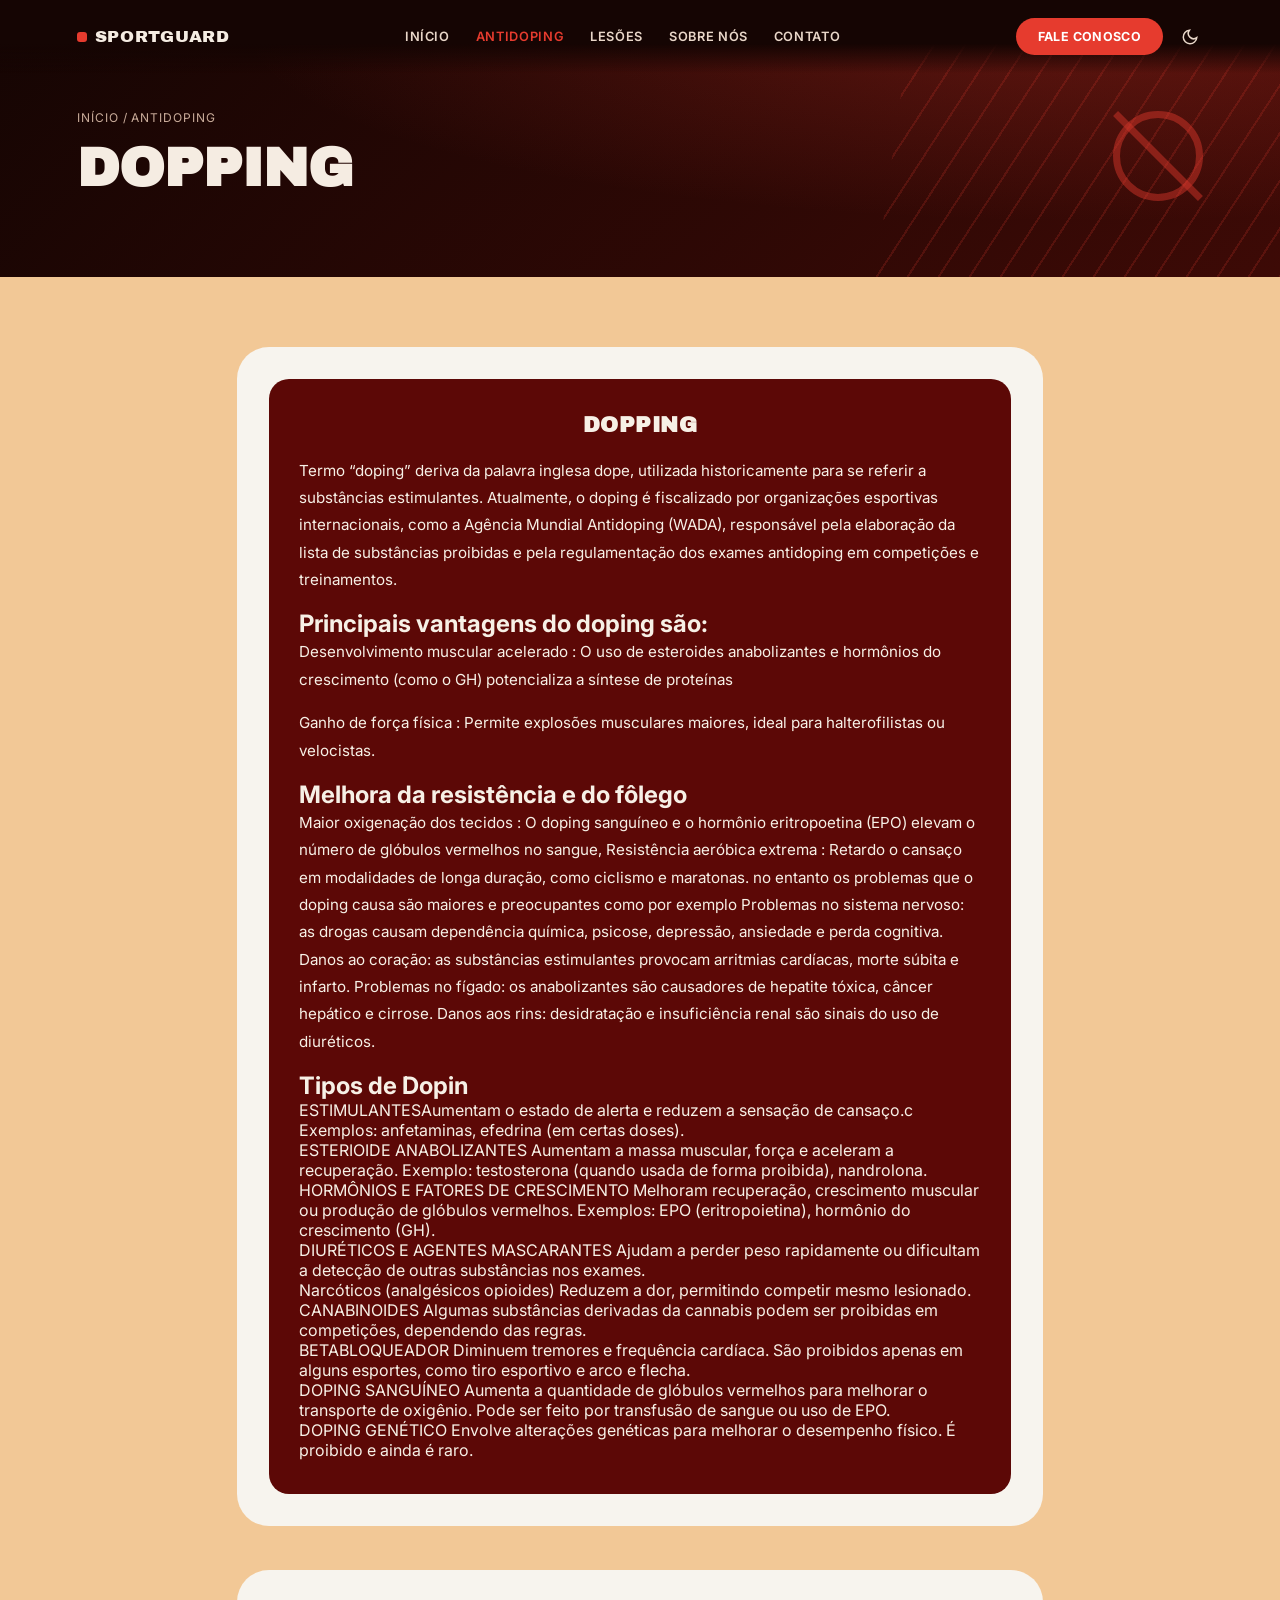
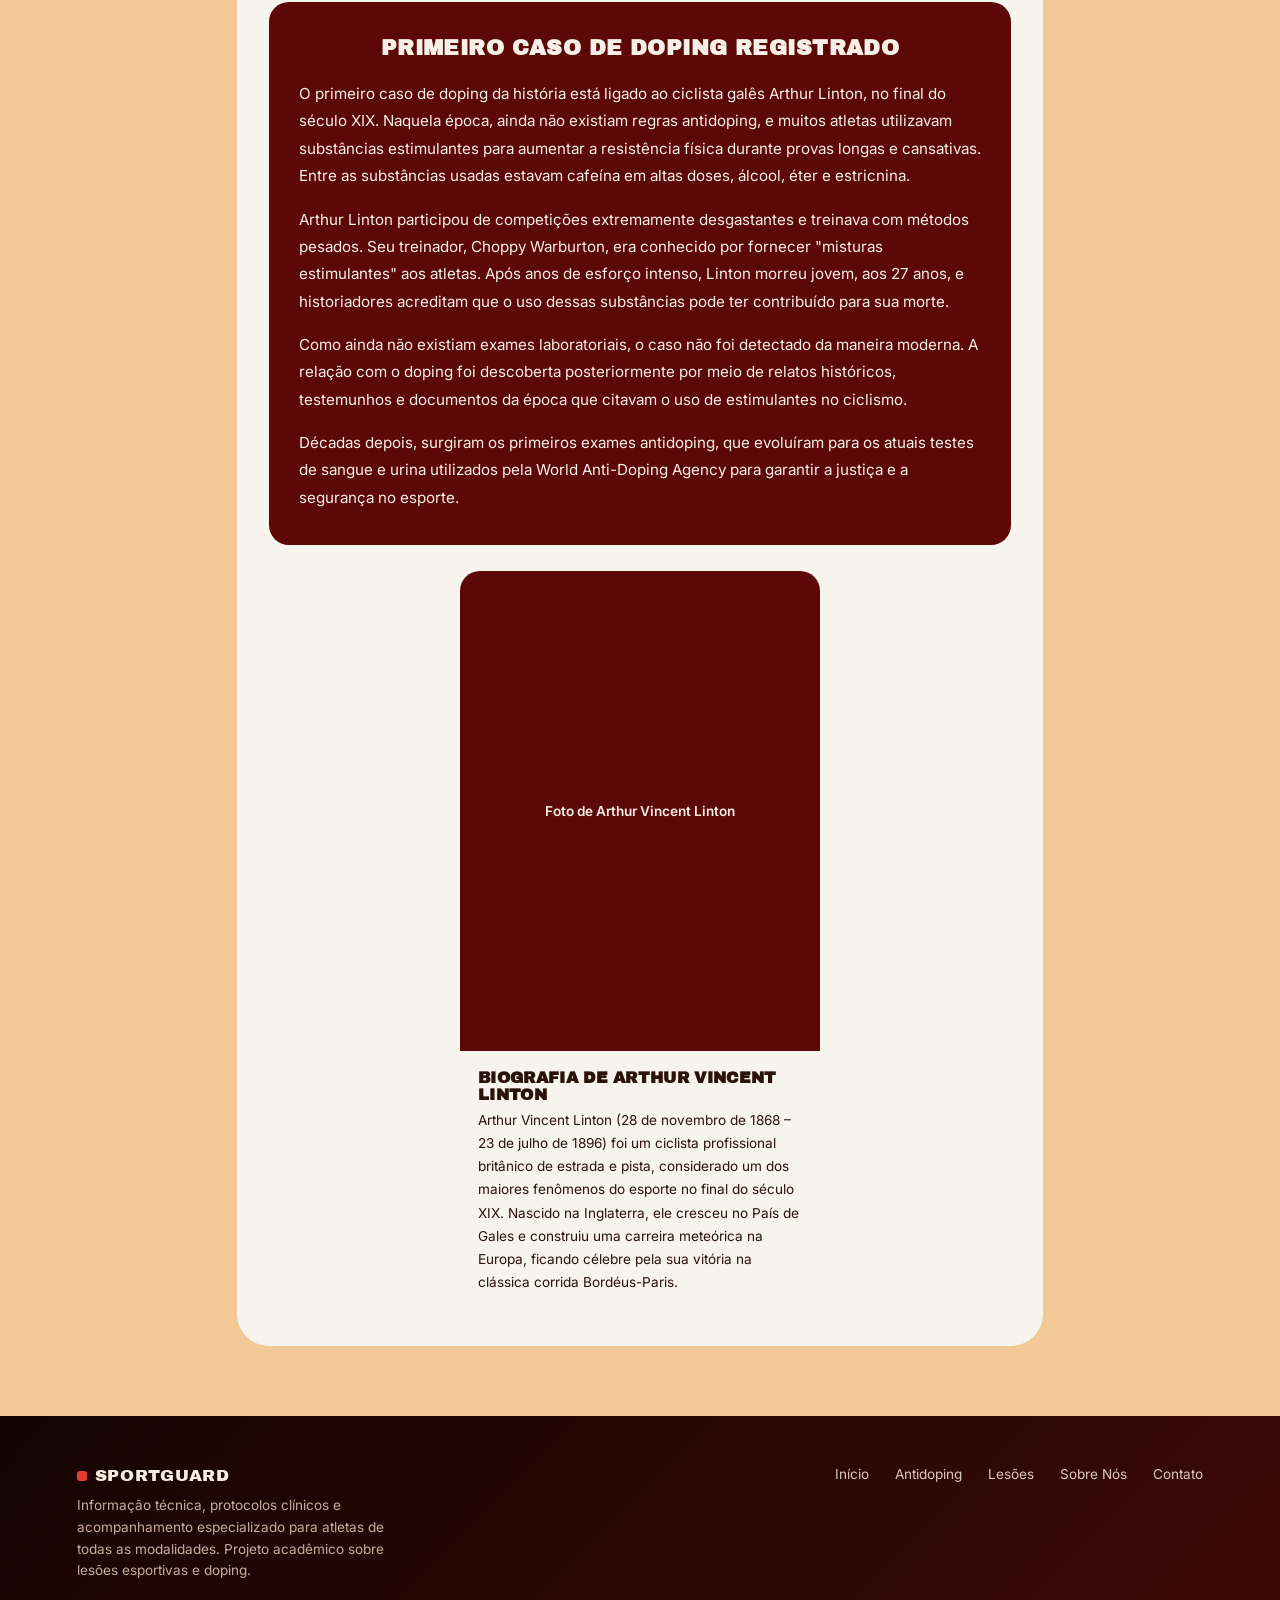
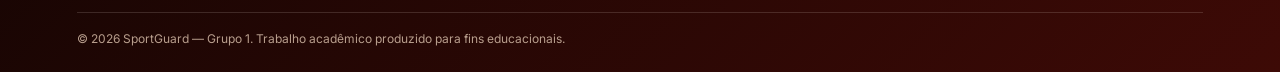
==== doping.html @ c375e070 "Update doping.html" ====
<!DOCTYPE html>
<html lang="pt-BR" data-theme="light">
<head>
<meta charset="UTF-8">
<meta name="viewport" content="width=device-width, initial-scale=1.0">
<title>SportGuard — Antidoping</title>
<link rel="preconnect" href="https://fonts.googleapis.com">
<link href="https://fonts.googleapis.com/css2?family=Archivo+Black&family=Inter:wght@400;500;600;700;800&display=swap" rel="stylesheet">
<link rel="stylesheet" href="styles.css">
<script src="script.js"></script>
</head>
<body>

<div class="topbar">
  <div class="logo"><span class="logo-dot"></span>SPORTGUARD</div>
  <nav class="toplinks">
    <a href="index.html">Início</a>
    <a href="doping.html" class="active">Antidoping</a>
    <a href="lesao.html">Lesões</a>
    <a href="sobre.html">Sobre Nós</a>
    <a href="sobre.html#contato">Contato</a>
  </nav>
  <div class="nav-actions">
    <a class="cta-btn" href="sobre.html#contato">Fale Conosco</a>
    <button class="theme-toggle" aria-label="Alternar tema claro/escuro" title="Alternar tema">
      <svg viewBox="0 0 24 24"><path d="M21 12.8A9 9 0 1 1 11.2 3a7 7 0 0 0 9.8 9.8z"/></svg>
    </button>
  </div>
</div>

<header class="hero">
  <span class="no-symbol" aria-hidden="true"></span>
  <p class="breadcrumb"><a href="index.html">Início</a> / Antidoping</p>
  <h1>Dopping</h1>
</header>

<main>
  <section class="card-outer">
    <div class="card-inner">
      <h2>Dopping</h2>
      <p>Termo “doping” deriva da palavra inglesa dope, utilizada historicamente para se referir a substâncias estimulantes. Atualmente, o doping é fiscalizado por organizações esportivas internacionais, como a Agência Mundial Antidoping (WADA), responsável pela elaboração da lista de substâncias proibidas e pela regulamentação dos exames antidoping em competições e treinamentos.</p>
      <h1>Principais vantagens do doping são:</h1>    
      <p>Desenvolvimento muscular acelerado : O uso de esteroides anabolizantes e hormônios do crescimento (como o GH) potencializa a síntese de proteínas </p>
      <p>Ganho de força física : Permite explosões musculares maiores, ideal para halterofilistas ou velocistas.</p>
      <h1>        Melhora da resistência e do fôlego      </h1>   
      <p>  Maior oxigenação dos tecidos : O doping sanguíneo e o hormônio eritropoetina (EPO) elevam o número de glóbulos vermelhos no sangue,
Resistência aeróbica extrema : Retardo o cansaço em modalidades de longa duração, como ciclismo e maratonas. 
no entanto os problemas que o doping causa são maiores e preocupantes como por exemplo
Problemas no sistema nervoso: as drogas causam dependência química, psicose, depressão, ansiedade e perda cognitiva. 
Danos ao coração: as substâncias estimulantes provocam arritmias cardíacas, morte súbita e infarto. Problemas no fígado: os anabolizantes são causadores de hepatite tóxica, câncer hepático e cirrose. 
Danos aos rins: desidratação e insuficiência renal são sinais do uso de diuréticos.</p>
      <h1>Tipos de Dopin </h1>
ESTIMULANTESAumentam o estado de alerta e reduzem a sensação de cansaço.c
Exemplos: anfetaminas, efedrina (em certas doses).<br>
ESTERIOIDE ANABOLIZANTES
Aumentam a massa muscular, força e aceleram a recuperação.
Exemplo: testosterona (quando usada de forma proibida), nandrolona.
HORMÔNIOS E FATORES DE CRESCIMENTO 
Melhoram recuperação, crescimento muscular ou produção de glóbulos vermelhos.
Exemplos: EPO (eritropoietina), hormônio do crescimento (GH).<br>
DIURÉTICOS E AGENTES MASCARANTES
Ajudam a perder peso rapidamente ou dificultam a detecção de outras substâncias nos exames.<br>
Narcóticos (analgésicos opioides)
Reduzem a dor, permitindo competir mesmo lesionado.<br>
CANABINOIDES
Algumas substâncias derivadas da cannabis podem ser proibidas em competições, dependendo das regras.<br>
BETABLOQUEADOR
Diminuem tremores e frequência cardíaca.
São proibidos apenas em alguns esportes, como tiro esportivo e arco e flecha.<br>
DOPING SANGUÍNEO
Aumenta a quantidade de glóbulos vermelhos para melhorar o transporte de oxigênio.
Pode ser feito por transfusão de sangue ou uso de EPO.<br>
DOPING GENÉTICO
Envolve alterações genéticas para melhorar o desempenho físico.
É proibido e ainda é raro.
</p>
    
    </div>
  </section>

  <section class="card-outer">
    <div class="card-inner" style="margin-bottom:26px;">
      <h2>Primeiro caso de Doping registrado</h2>
      <p>O primeiro caso de doping da história está ligado ao ciclista galês Arthur Linton, no final do século XIX. Naquela época, ainda não existiam regras antidoping, e muitos atletas utilizavam substâncias estimulantes para aumentar a resistência física durante provas longas e cansativas. Entre as substâncias usadas estavam cafeína em altas doses, álcool, éter e estricnina.</p>
      <p>Arthur Linton participou de competições extremamente desgastantes e treinava com métodos pesados. Seu treinador, Choppy Warburton, era conhecido por fornecer "misturas estimulantes" aos atletas. Após anos de esforço intenso, Linton morreu jovem, aos 27 anos, e historiadores acreditam que o uso dessas substâncias pode ter contribuído para sua morte.</p>
      <p>Como ainda não existiam exames laboratoriais, o caso não foi detectado da maneira moderna. A relação com o doping foi descoberta posteriormente por meio de relatos históricos, testemunhos e documentos da época que citavam o uso de estimulantes no ciclismo.</p>
      <p>Décadas depois, surgiram os primeiros exames antidoping, que evoluíram para os atuais testes de sangue e urina utilizados pela World Anti-Doping Agency para garantir a justiça e a segurança no esporte.</p>
    </div>

    <div class="case-grid">
      <div class="bio-card">
        <div class="bio-photo">Foto de Arthur Vincent Linton</div>
        <h3>Biografia de Arthur Vincent Linton</h3>
        <p>Arthur Vincent Linton (28 de novembro de 1868 – 23 de julho de 1896) foi um ciclista profissional britânico de estrada e pista, considerado um dos maiores fenômenos do esporte no final do século XIX. Nascido na Inglaterra, ele cresceu no País de Gales e construiu uma carreira meteórica na Europa, ficando célebre pela sua vitória na clássica corrida Bordéus-Paris.</p>
      </div>
    </div>
  </section>
</main>

<footer>
  <div class="foot-top">
    <div class="foot-brand">
      <div class="logo"><span class="logo-dot"></span>SPORTGUARD</div>
      <p>Informação técnica, protocolos clínicos e acompanhamento especializado para atletas de todas as modalidades. Projeto acadêmico sobre lesões esportivas e doping.</p>
    </div>
    <nav class="foot-links">
      <a href="index.html">Início</a>
      <a href="doping.html">Antidoping</a>
      <a href="lesao.html">Lesões</a>
      <a href="sobre.html">Sobre Nós</a>
      <a href="sobre.html#contato">Contato</a>
    </nav>
  </div>
  <p class="copyright">© 2026 SportGuard — Grupo 1. Trabalho acadêmico produzido para fins educacionais.</p>
</footer>

</body>
</html>
---- styles.css ----
* { margin:0; padding:0; box-sizing:border-box; }

:root{
  --bg:#f2c896;
  --hero-start:#150503;
  --hero-end:#3d0a06;
  --nav-bg:#f7f4ee;
  --outer-bg:#f7f4ee;
  --inner-bg:#5c0806;
  --inner-text:#f7f0e6;
  --text:#2b120a;
  --muted:#7a5a48;
  --accent:#e63b2e;
  --accent-2:#b62a1f;
  --radius-lg:32px;
  --radius-md:20px;
  --font-display:'Archivo Black', sans-serif;
  --font-body:'Inter', sans-serif;
}
html[data-theme="dark"]{
  --bg:#3d0705;
  --nav-bg:#f2c896;
  --outer-bg:#f2c896;
  --inner-bg:#f7f4ee;
  --inner-text:#2b120a;
  --text:#f7ece0;
  --muted:#e0bfae;
  --accent:#ff5b45;
  --accent-2:#ff8a75;
}

html{scroll-behavior:smooth;}
body{
  font-family:var(--font-body);
  background:var(--bg);
  color:var(--text);
  transition:background .3s ease, color .3s ease;
}
a{color:inherit;}
ul{list-style:none;}

/* ---------- HERO ---------- */
.hero{
  position:relative;
  background:
    radial-gradient(ellipse at 85% 10%, rgba(230,59,46,.25), transparent 55%),
    linear-gradient(135deg,var(--hero-start),var(--hero-end));
  color:#f5ece2;
  padding:110px 6vw 80px;
  overflow:hidden;
}
.hero.hero-home{padding-bottom:100px;}
.hero::before{
  content:"";
  position:absolute;
  right:-10%; top:-20%;
  width:520px; height:520px;
  background:repeating-linear-gradient(115deg, rgba(230,59,46,.18) 0 2px, transparent 2px 26px);
  transform:rotate(8deg);
  pointer-events:none;
}
.no-symbol{
  position:absolute;
  right:6vw; top:40%;
  width:90px; height:90px;
  border-radius:50%;
  border:7px solid rgba(230,59,46,.55);
  opacity:.8;
}
.hero-home .no-symbol{width:110px; height:110px; border-width:8px; top:38%;}
.no-symbol::after{
  content:"";
  position:absolute;
  left:50%; top:50%;
  width:120px; height:7px;
  background:rgba(230,59,46,.55);
  transform:translate(-50%,-50%) rotate(45deg);
}
.hero-home .no-symbol::after{width:150px; height:8px;}
.logo{
  font-family:var(--font-display);
  font-size:1.05rem;
  letter-spacing:.04em;
  color:#f5ece2;
  display:flex; align-items:center; gap:8px;
}
.logo-dot{width:10px;height:10px;background:var(--accent);border-radius:3px;}
.toplinks{display:flex; gap:26px; font-size:.8rem; font-weight:600; text-transform:uppercase; letter-spacing:.05em;}
.toplinks a{color:#e9d7c9; text-decoration:none; transition:color .2s;}
.toplinks a:hover{color:var(--accent);}
.toplinks a.active{color:var(--accent);}
.cta-btn{
  background:var(--accent); color:#fff; padding:11px 22px;
  border-radius:999px; font-weight:700; font-size:.78rem;
  text-decoration:none; text-transform:uppercase; letter-spacing:.03em;
  white-space:nowrap;
}
.cta-btn:hover{background:var(--accent-2);}
.breadcrumb{position:relative; z-index:2; font-size:.75rem; color:#c9ac9a; text-transform:uppercase; letter-spacing:.08em; margin-bottom:14px;}
.breadcrumb a{color:#c9ac9a; text-decoration:none;}
.badges{position:relative; z-index:2; display:flex; gap:10px; margin-bottom:22px; flex-wrap:wrap;}
.badge{
  border:1px solid rgba(245,236,226,.4); padding:6px 14px;
  border-radius:999px; font-size:.68rem; text-transform:uppercase; letter-spacing:.07em;
}
.hero h1{
  position:relative; z-index:2;
  font-family:var(--font-display);
  font-size:clamp(2.2rem,6vw,3.4rem);
  line-height:1.06; text-transform:uppercase;
}
.hero-home h1{font-size:clamp(2.3rem,6vw,4rem); max-width:600px;}
.hero h1 span{color:var(--accent);}
.hero p.sub{
  position:relative; z-index:2;
  max-width:460px; margin:22px 0 28px; color:#dcc9bb;
  font-size:.98rem; line-height:1.7;
}
.hero-ctas{position:relative; z-index:2; display:flex; gap:14px; flex-wrap:wrap;}
.btn-outline{
  border:1px solid rgba(245,236,226,.5); color:#f5ece2;
  padding:11px 22px; border-radius:999px; text-decoration:none;
  font-weight:600; font-size:.85rem;
}
.btn-outline:hover{border-color:var(--accent); color:var(--accent);}

/* ---------- TOPBAR (fixa em todas as páginas) ---------- */
.topbar{
  position:fixed; top:0; left:0; right:0; z-index:100;
  display:flex; justify-content:space-between; align-items:center;
  padding:18px 6vw; flex-wrap:wrap; gap:16px;
  background:linear-gradient(180deg, var(--hero-start) 0%, var(--hero-start) 60%, transparent 100%);
}
.nav-actions{display:flex; align-items:center; gap:14px;}
.theme-toggle{
  background:none; border:none; cursor:pointer; color:#e9d7c9;
  display:flex; align-items:center; padding:4px;
}
.theme-toggle:hover{color:var(--accent);}
.theme-toggle svg{width:18px; height:18px; stroke:currentColor; fill:none; stroke-width:2;}

/* ---------- MAIN / CARDS ---------- */
main{max-width:960px; margin:70px auto; padding:0 6vw; display:flex; flex-direction:column; gap:44px; scroll-margin-top:30px;}
.card-outer{background:var(--outer-bg); border-radius:var(--radius-lg); padding:32px; transition:background .3s ease; scroll-margin-top:100px;}
.card-inner{background:var(--inner-bg); color:var(--inner-text); border-radius:var(--radius-md); padding:34px 30px; transition:background .3s ease,color .3s ease;}
.card-inner h2{font-family:var(--font-display); text-align:center; text-transform:uppercase; font-size:1.35rem; margin-bottom:20px; letter-spacing:.02em;}
.card-inner p{line-height:1.8; margin-bottom:16px; font-size:.95rem;}
.card-inner p:last-child{margin-bottom:0;}
.card-inner ul{padding-left:4px; line-height:1.8; font-size:.95rem;}
.card-inner li{margin-bottom:12px; padding-left:20px; position:relative;}
.card-inner li::before{content:"•"; position:absolute; left:0; color:var(--accent);}

.section-title{font-family:var(--font-display); text-align:center; text-transform:uppercase; font-size:1.25rem; margin-bottom:8px; letter-spacing:.02em;}
.section-title.standalone{font-size:1.35rem; margin-bottom:28px;}
.section-lead{text-align:center; color:var(--muted); font-size:.9rem; max-width:520px; margin:0 auto 26px;}

/* ---------- DOPING: bio card ---------- */
.case-grid{display:flex; justify-content:center;}
.bio-card{background:var(--outer-bg); border-radius:var(--radius-md); overflow:hidden; max-width:360px;}
.bio-photo{
  aspect-ratio:3/4; background:var(--inner-bg); color:var(--inner-text);
  display:flex; align-items:center; justify-content:center; text-align:center;
  font-size:.85rem; font-weight:600; padding:20px;
}
.bio-card h3{font-family:var(--font-display); font-size:1rem; text-transform:uppercase; padding:18px 18px 6px; letter-spacing:.02em;}
.bio-card p{padding:0 18px 20px; font-size:.85rem; line-height:1.7; color:var(--text);}

/* ---------- LESAO: injury grid ---------- */
.injury-grid{display:grid; grid-template-columns:repeat(auto-fit,minmax(230px,1fr)); gap:20px;}
.injury-card{
  background:var(--nav-bg); border-radius:20px; padding:24px;
  border-top:6px solid var(--tag-color);
}
.injury-card .tag{
  display:inline-block; background:var(--tag-color); color:#fff;
  padding:6px 16px; border-radius:999px; font-weight:700;
  font-size:.72rem; text-transform:uppercase; letter-spacing:.04em; margin-bottom:14px;
}
.injury-card ul{padding-left:0; margin-bottom:14px; font-size:.87rem; line-height:1.7;}
.injury-card li{padding-left:16px; position:relative;}
.injury-card li::before{content:"•"; position:absolute; left:0; color:var(--tag-color);}
.injury-card .sports-label{font-size:.78rem; font-weight:700; text-transform:uppercase; letter-spacing:.04em; color:var(--muted); margin-bottom:8px;}
.sport-pills{display:flex; flex-wrap:wrap; gap:6px;}
.sport-pills span{
  background:rgba(0,0,0,.06); padding:4px 10px; border-radius:999px;
  font-size:.76rem; color:var(--text);
}

/* ---------- SOBRE: team + contact ---------- */
.team-grid{display:grid; grid-template-columns:repeat(auto-fit,minmax(200px,1fr)); gap:24px;}
.member{display:flex; flex-direction:column; gap:12px;}
.member-photo{
  aspect-ratio:3/4; background:var(--inner-bg); color:var(--inner-text);
  display:flex; align-items:center; justify-content:center; text-align:center;
  border-radius:16px; font-weight:600; font-size:.85rem; padding:14px;
}
.member h3{font-size:.95rem; font-weight:700;}
.member p{font-size:.82rem; color:var(--muted); line-height:1.5;}

.contact-list{display:flex; flex-direction:column; gap:18px;}
.contact-item{display:flex; align-items:center; gap:14px;}
.contact-item .icon{
  width:38px; height:38px; border-radius:50%; background:rgba(245,236,226,.15);
  display:flex; align-items:center; justify-content:center; flex-shrink:0;
}
.contact-item .icon svg{width:18px; height:18px; stroke:var(--inner-text); fill:none; stroke-width:2;}
.contact-item .label{font-size:.72rem; text-transform:uppercase; letter-spacing:.06em; opacity:.8; margin-bottom:2px;}
.contact-item .value{font-size:.95rem; font-weight:600;}

/* ---------- FOOTER ---------- */
footer{
  background:linear-gradient(135deg,var(--hero-start),var(--hero-end));
  color:#f0ded1; padding:50px 6vw 26px; margin-top:20px;
}
.foot-top{display:flex; justify-content:space-between; flex-wrap:wrap; gap:26px; margin-bottom:30px;}
.foot-brand{max-width:320px;}
.foot-brand .logo{color:#f5ece2; margin-bottom:10px;}
.foot-brand p{font-size:.85rem; color:#c9ac9a; line-height:1.6;}
.foot-links{display:flex; gap:26px; flex-wrap:wrap; font-size:.85rem;}
.foot-links a{color:#dcc9bb; text-decoration:none;}
.foot-links a:hover{color:var(--accent);}
.copyright{border-top:1px solid rgba(245,236,226,.15); padding-top:18px; font-size:.75rem; color:#b89e8d;}

/* ---------- RESPONSIVE ---------- */
@media (max-width:640px){
  .toplinks{display:none;}
  .topbar{padding:14px 5vw;}
  .hero{padding-top:92px;}
  .card-outer{padding:20px;}
  .card-inner{padding:26px 20px;}
  .case-grid{grid-template-columns:1fr;}
}
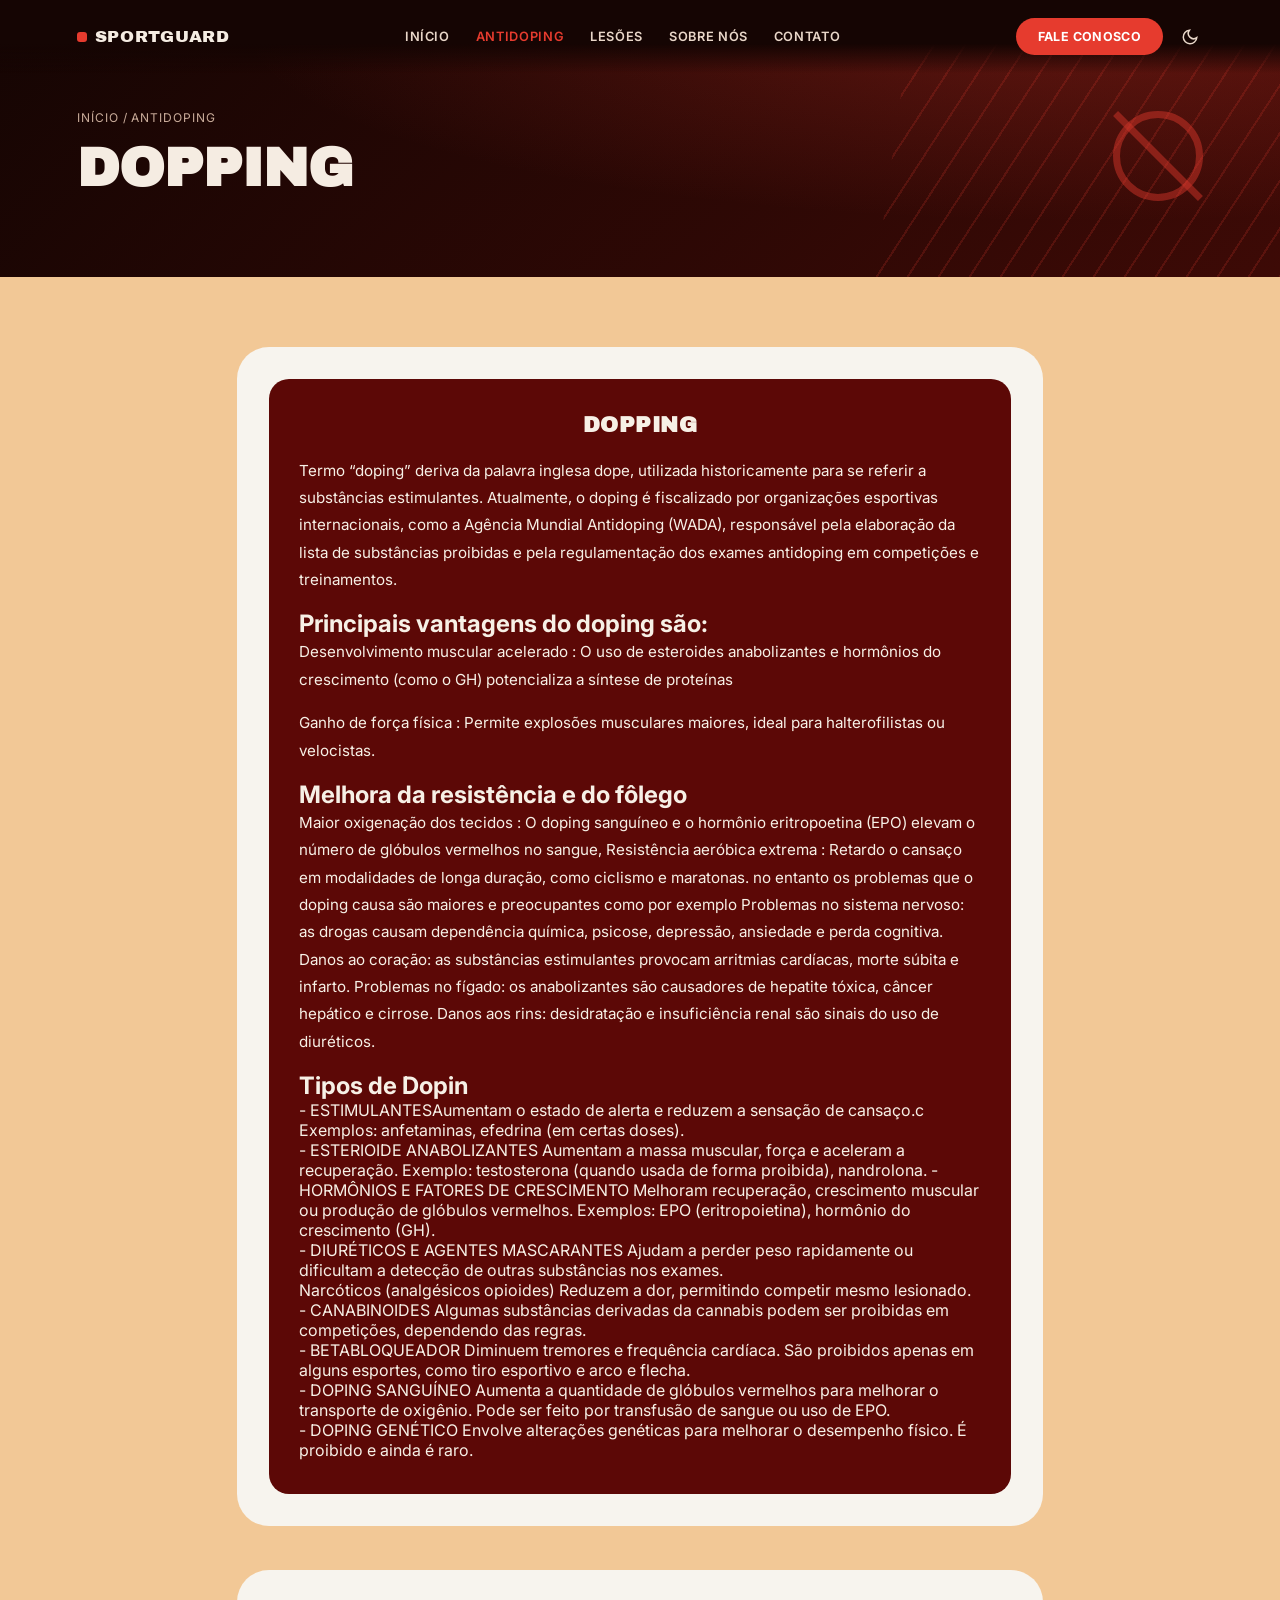
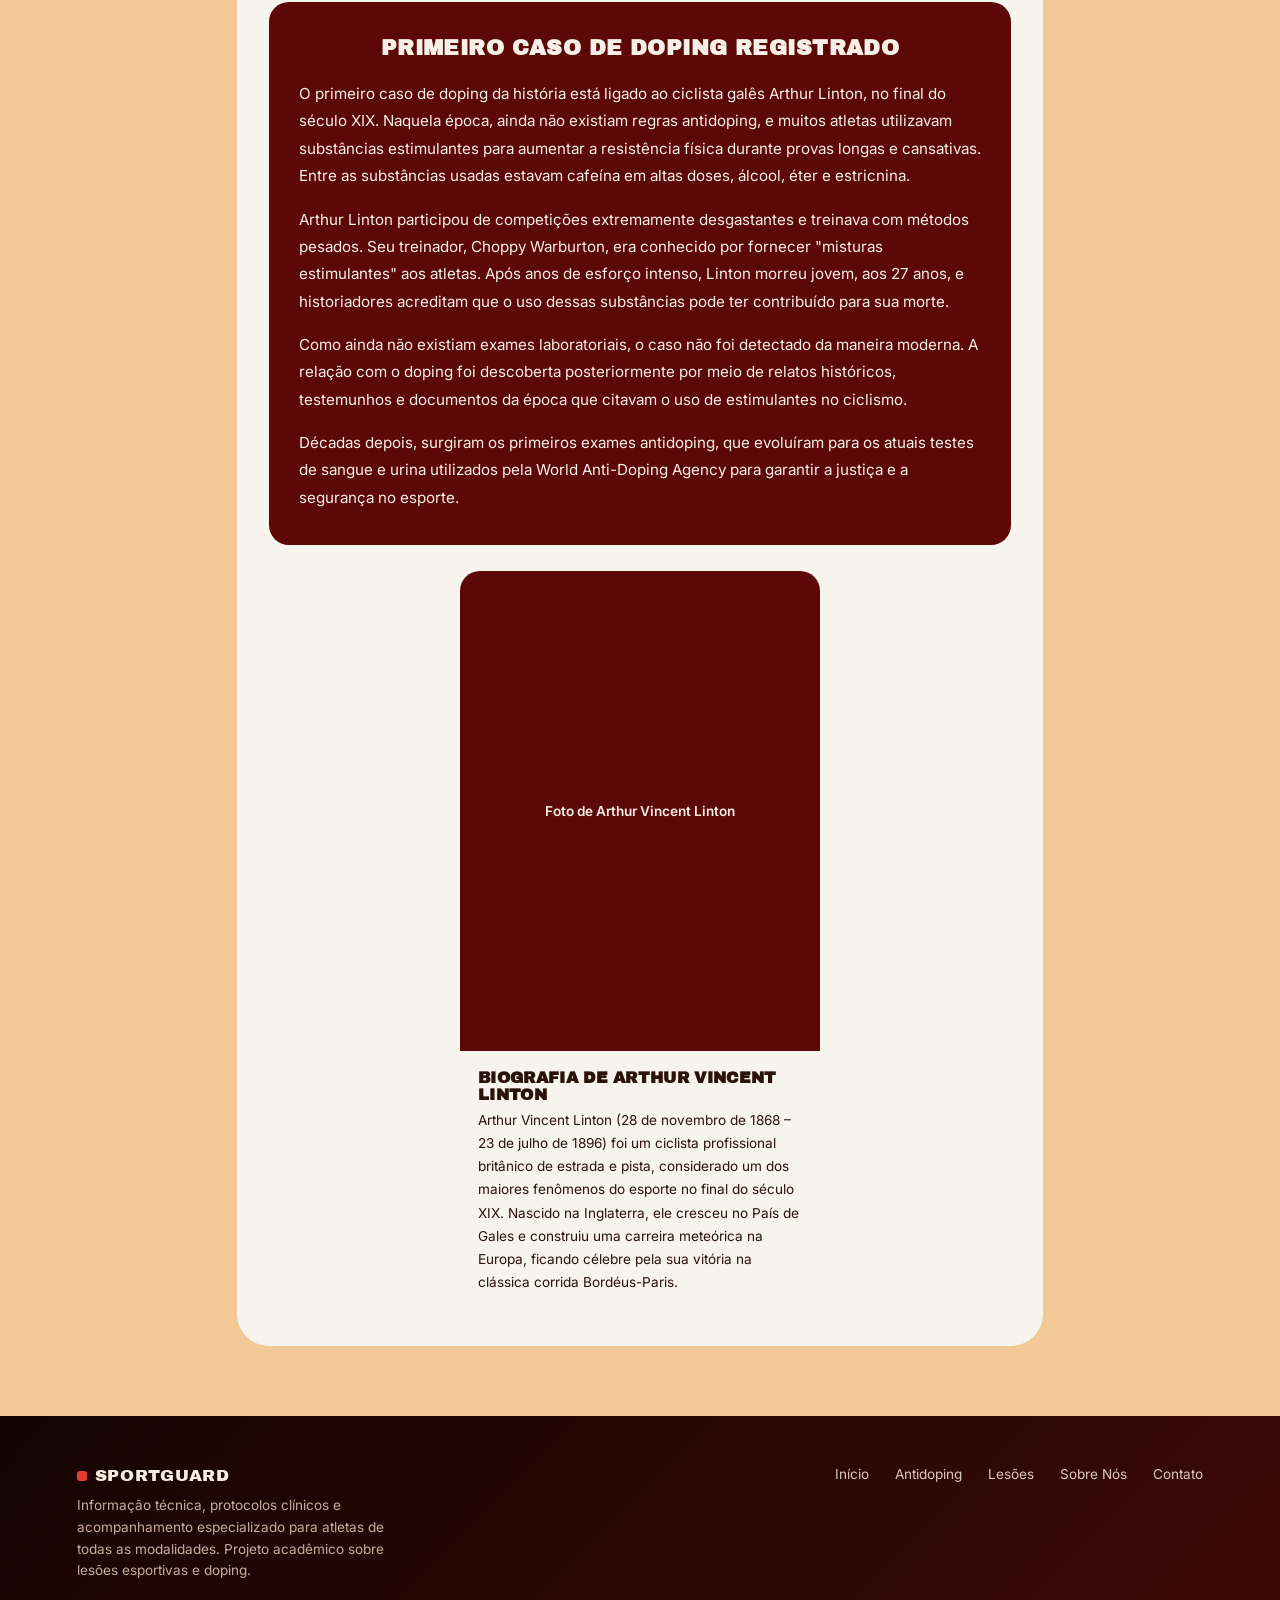
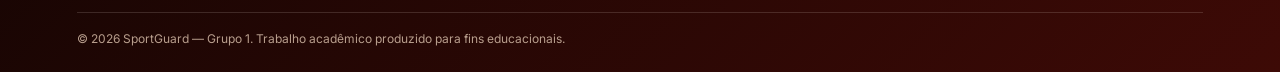
==== commit 4d455e8d: "Update doping.html" ====
--- a/doping.html
+++ b/doping.html
@@ -50,27 +50,27 @@
 Danos ao coração: as substâncias estimulantes provocam arritmias cardíacas, morte súbita e infarto. Problemas no fígado: os anabolizantes são causadores de hepatite tóxica, câncer hepático e cirrose. 
 Danos aos rins: desidratação e insuficiência renal são sinais do uso de diuréticos.</p>
       <h1>Tipos de Dopin </h1>
-ESTIMULANTESAumentam o estado de alerta e reduzem a sensação de cansaço.c
+ - ESTIMULANTESAumentam o estado de alerta e reduzem a sensação de cansaço.c
 Exemplos: anfetaminas, efedrina (em certas doses).<br>
-ESTERIOIDE ANABOLIZANTES
+ - ESTERIOIDE ANABOLIZANTES
 Aumentam a massa muscular, força e aceleram a recuperação.
 Exemplo: testosterona (quando usada de forma proibida), nandrolona.
-HORMÔNIOS E FATORES DE CRESCIMENTO 
+ - HORMÔNIOS E FATORES DE CRESCIMENTO 
 Melhoram recuperação, crescimento muscular ou produção de glóbulos vermelhos.
 Exemplos: EPO (eritropoietina), hormônio do crescimento (GH).<br>
-DIURÉTICOS E AGENTES MASCARANTES
+ - DIURÉTICOS E AGENTES MASCARANTES
 Ajudam a perder peso rapidamente ou dificultam a detecção de outras substâncias nos exames.<br>
 Narcóticos (analgésicos opioides)
 Reduzem a dor, permitindo competir mesmo lesionado.<br>
-CANABINOIDES
+ - CANABINOIDES
 Algumas substâncias derivadas da cannabis podem ser proibidas em competições, dependendo das regras.<br>
-BETABLOQUEADOR
+ - BETABLOQUEADOR
 Diminuem tremores e frequência cardíaca.
 São proibidos apenas em alguns esportes, como tiro esportivo e arco e flecha.<br>
-DOPING SANGUÍNEO
+ - DOPING SANGUÍNEO
 Aumenta a quantidade de glóbulos vermelhos para melhorar o transporte de oxigênio.
 Pode ser feito por transfusão de sangue ou uso de EPO.<br>
-DOPING GENÉTICO
+ - DOPING GENÉTICO
 Envolve alterações genéticas para melhorar o desempenho físico.
 É proibido e ainda é raro.
 </p>
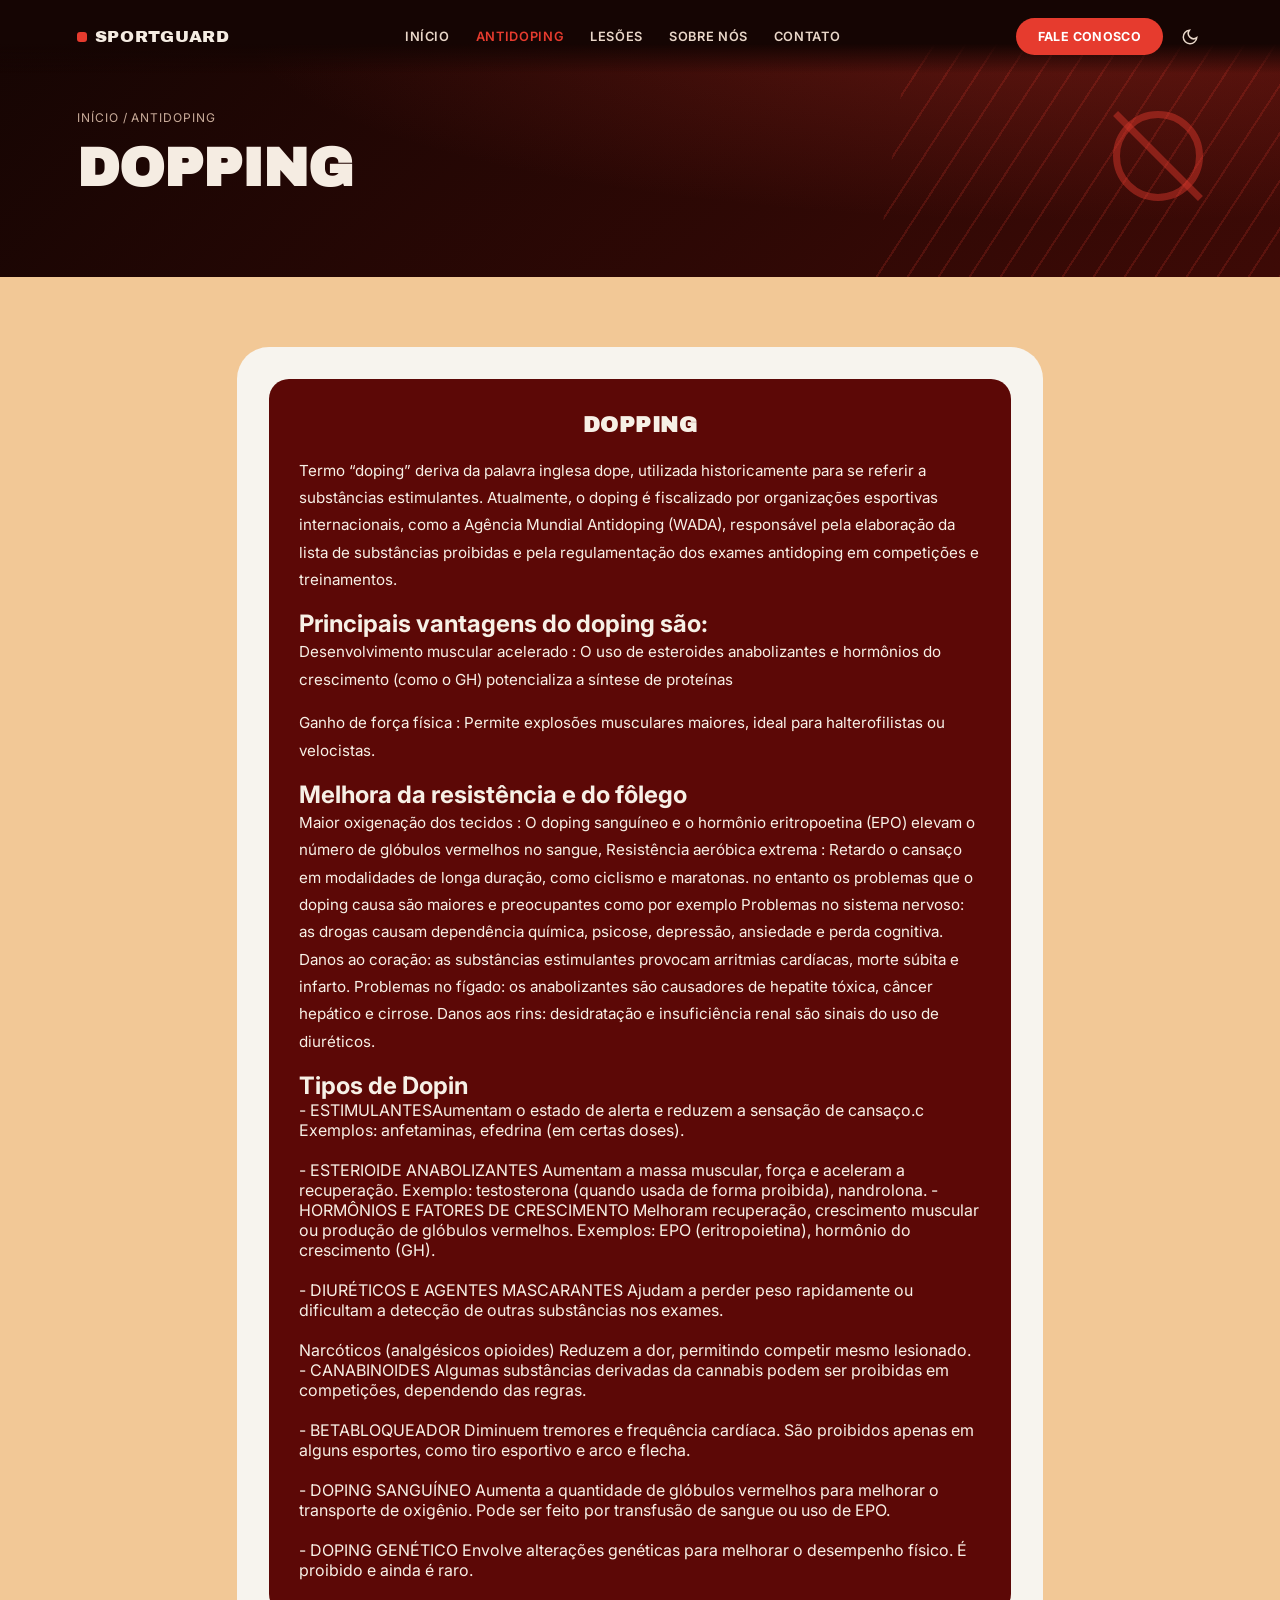
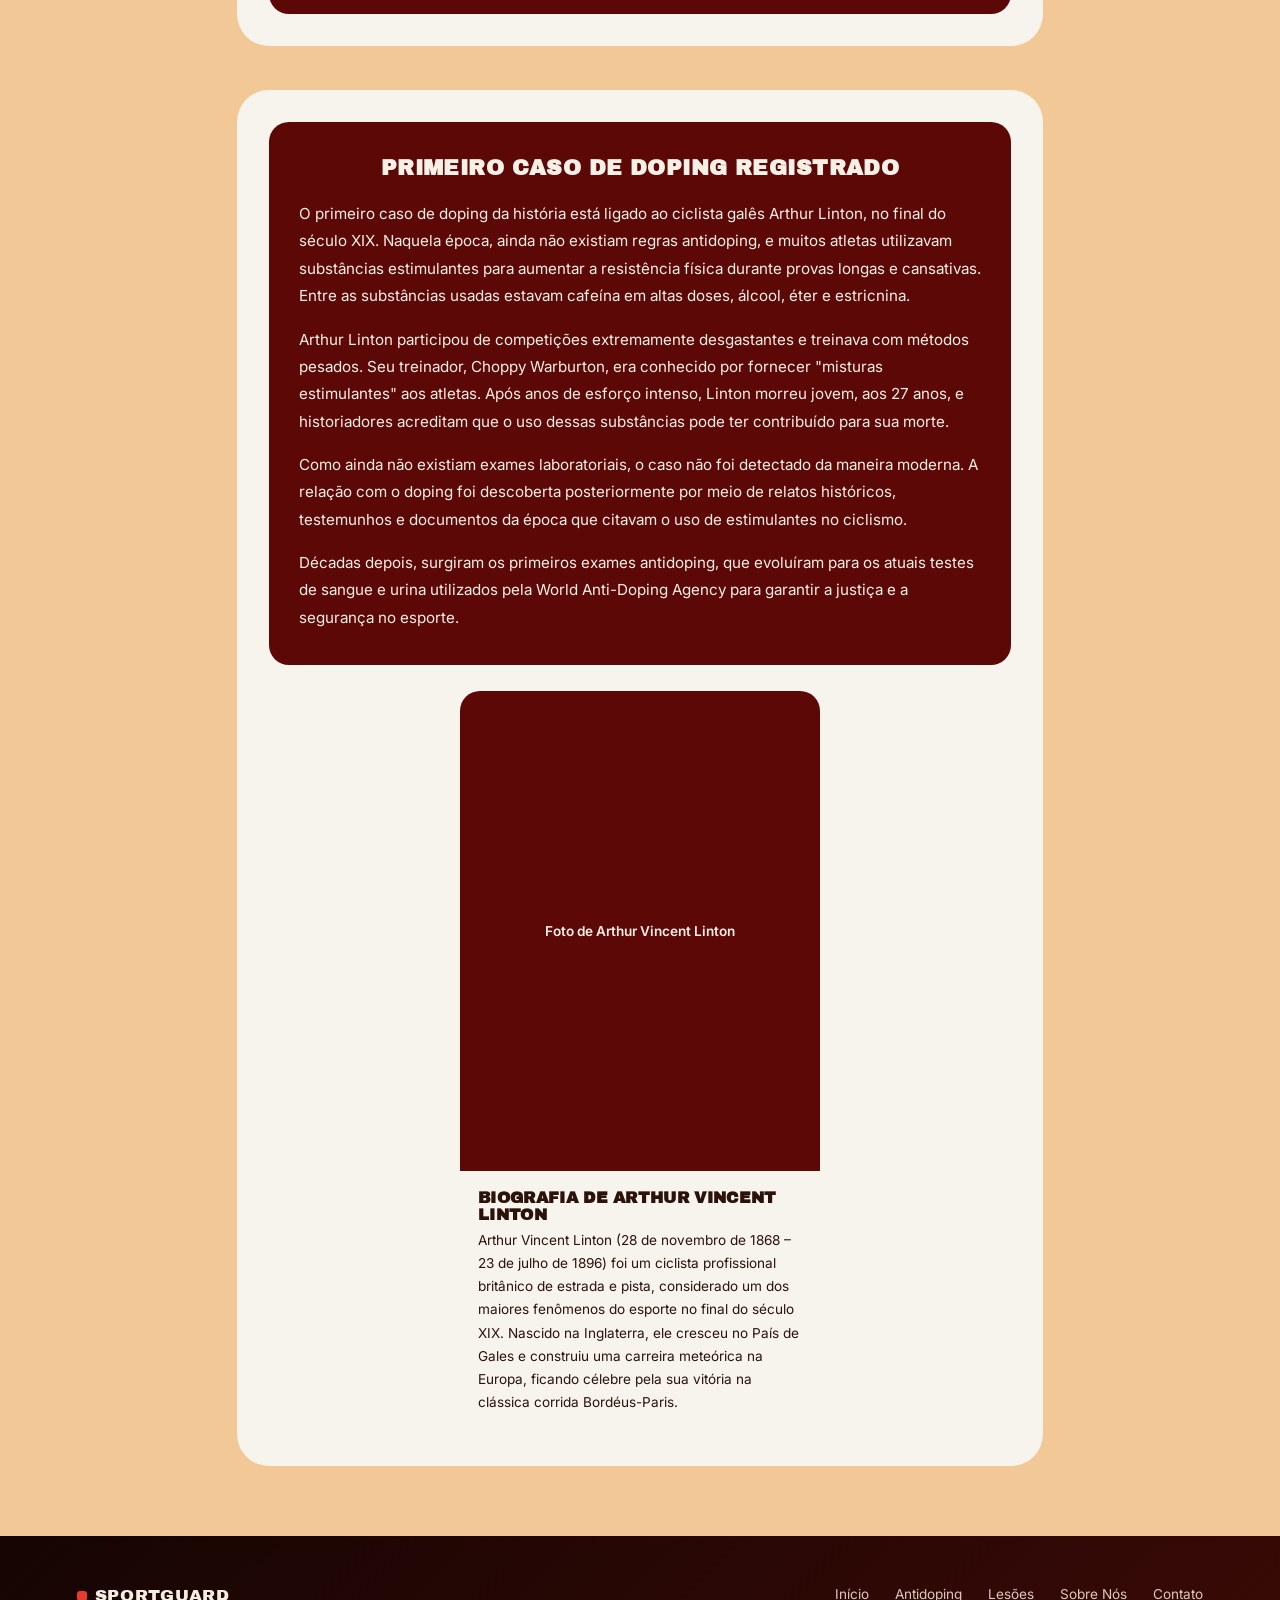
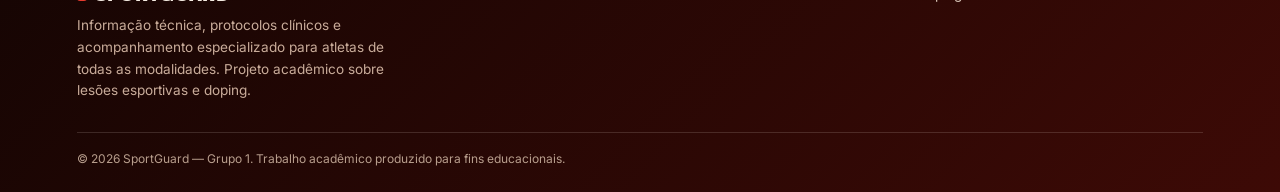
==== commit f9253141: "Update doping.html" ====
--- a/doping.html
+++ b/doping.html
@@ -51,25 +51,25 @@
 Danos aos rins: desidratação e insuficiência renal são sinais do uso de diuréticos.</p>
       <h1>Tipos de Dopin </h1>
  - ESTIMULANTESAumentam o estado de alerta e reduzem a sensação de cansaço.c
-Exemplos: anfetaminas, efedrina (em certas doses).<br>
+Exemplos: anfetaminas, efedrina (em certas doses).<br><br>
  - ESTERIOIDE ANABOLIZANTES
 Aumentam a massa muscular, força e aceleram a recuperação.
 Exemplo: testosterona (quando usada de forma proibida), nandrolona.
  - HORMÔNIOS E FATORES DE CRESCIMENTO 
 Melhoram recuperação, crescimento muscular ou produção de glóbulos vermelhos.
-Exemplos: EPO (eritropoietina), hormônio do crescimento (GH).<br>
+Exemplos: EPO (eritropoietina), hormônio do crescimento (GH).<br><br>
  - DIURÉTICOS E AGENTES MASCARANTES
-Ajudam a perder peso rapidamente ou dificultam a detecção de outras substâncias nos exames.<br>
+Ajudam a perder peso rapidamente ou dificultam a detecção de outras substâncias nos exames.<br><br>
 Narcóticos (analgésicos opioides)
 Reduzem a dor, permitindo competir mesmo lesionado.<br>
  - CANABINOIDES
-Algumas substâncias derivadas da cannabis podem ser proibidas em competições, dependendo das regras.<br>
+Algumas substâncias derivadas da cannabis podem ser proibidas em competições, dependendo das regras.<br><br>
  - BETABLOQUEADOR
 Diminuem tremores e frequência cardíaca.
-São proibidos apenas em alguns esportes, como tiro esportivo e arco e flecha.<br>
+São proibidos apenas em alguns esportes, como tiro esportivo e arco e flecha.<br><br>
  - DOPING SANGUÍNEO
 Aumenta a quantidade de glóbulos vermelhos para melhorar o transporte de oxigênio.
-Pode ser feito por transfusão de sangue ou uso de EPO.<br>
+Pode ser feito por transfusão de sangue ou uso de EPO.<br><br>
  - DOPING GENÉTICO
 Envolve alterações genéticas para melhorar o desempenho físico.
 É proibido e ainda é raro.
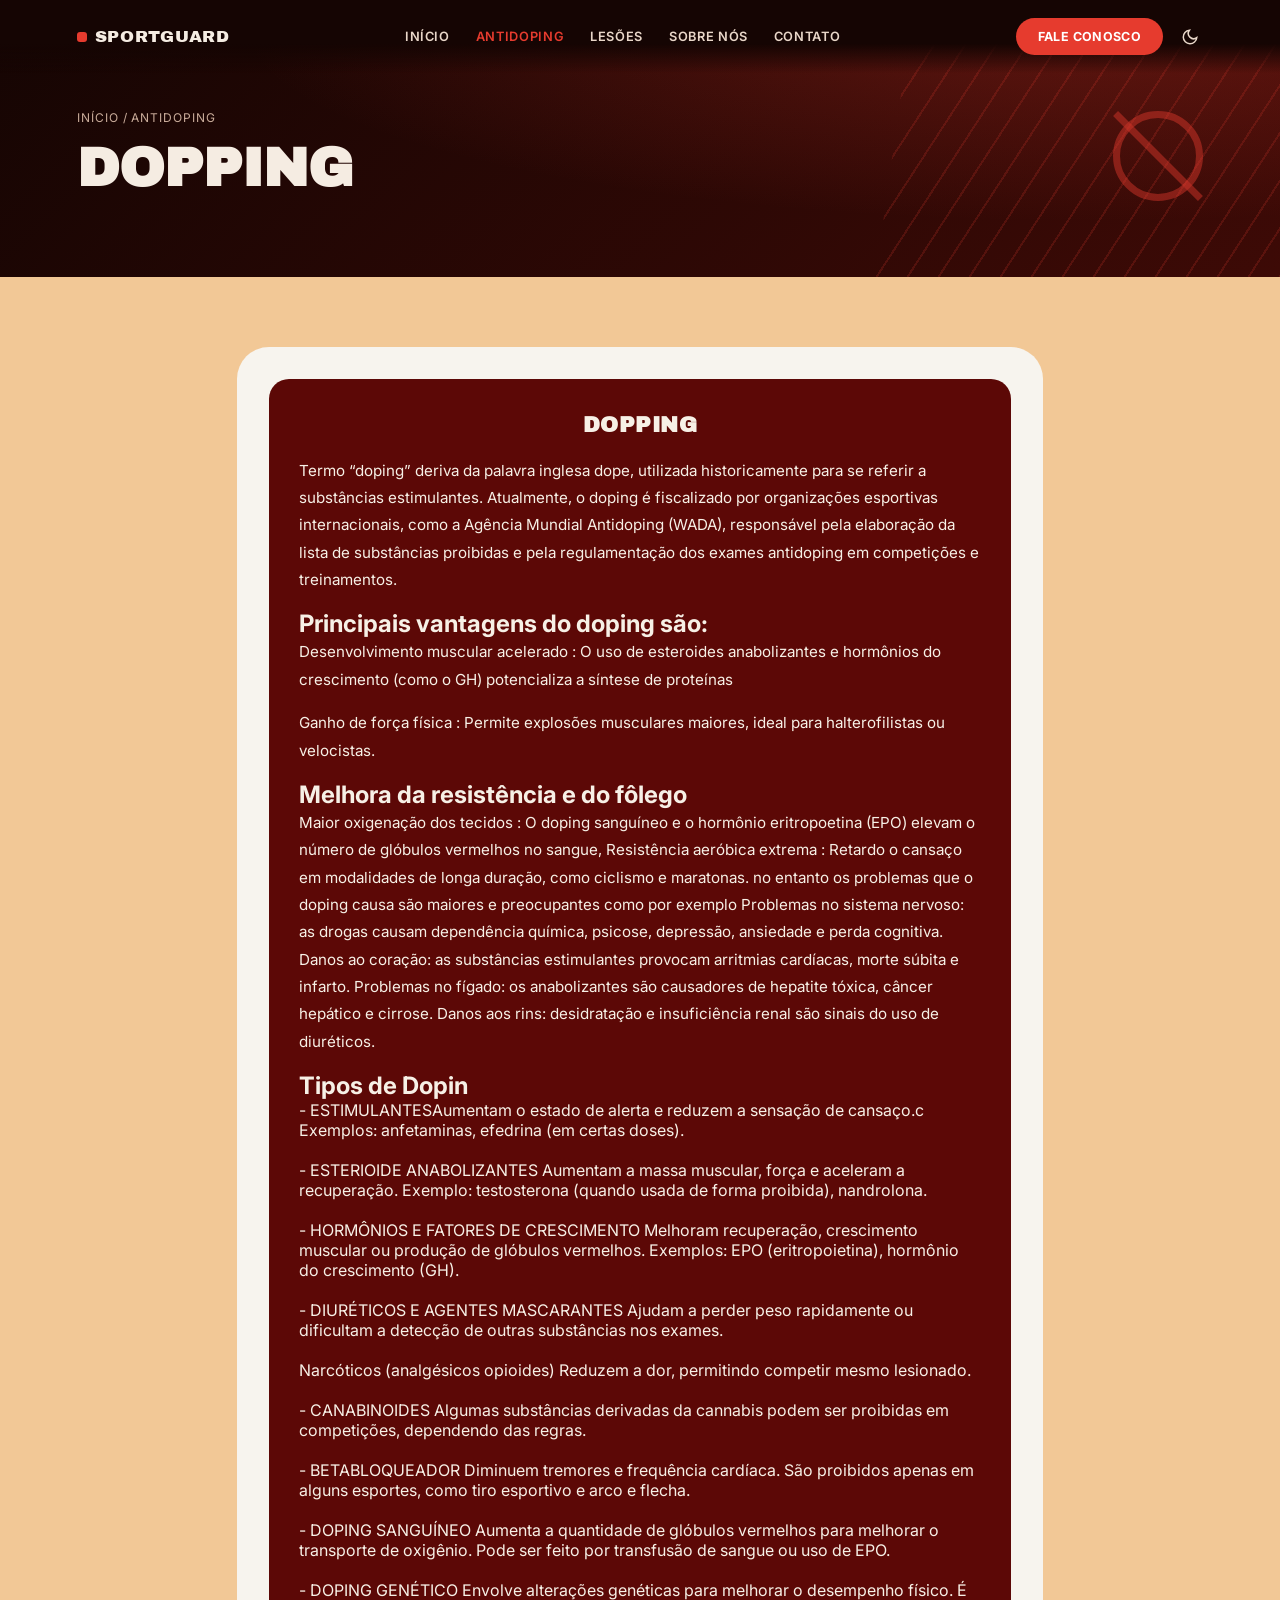
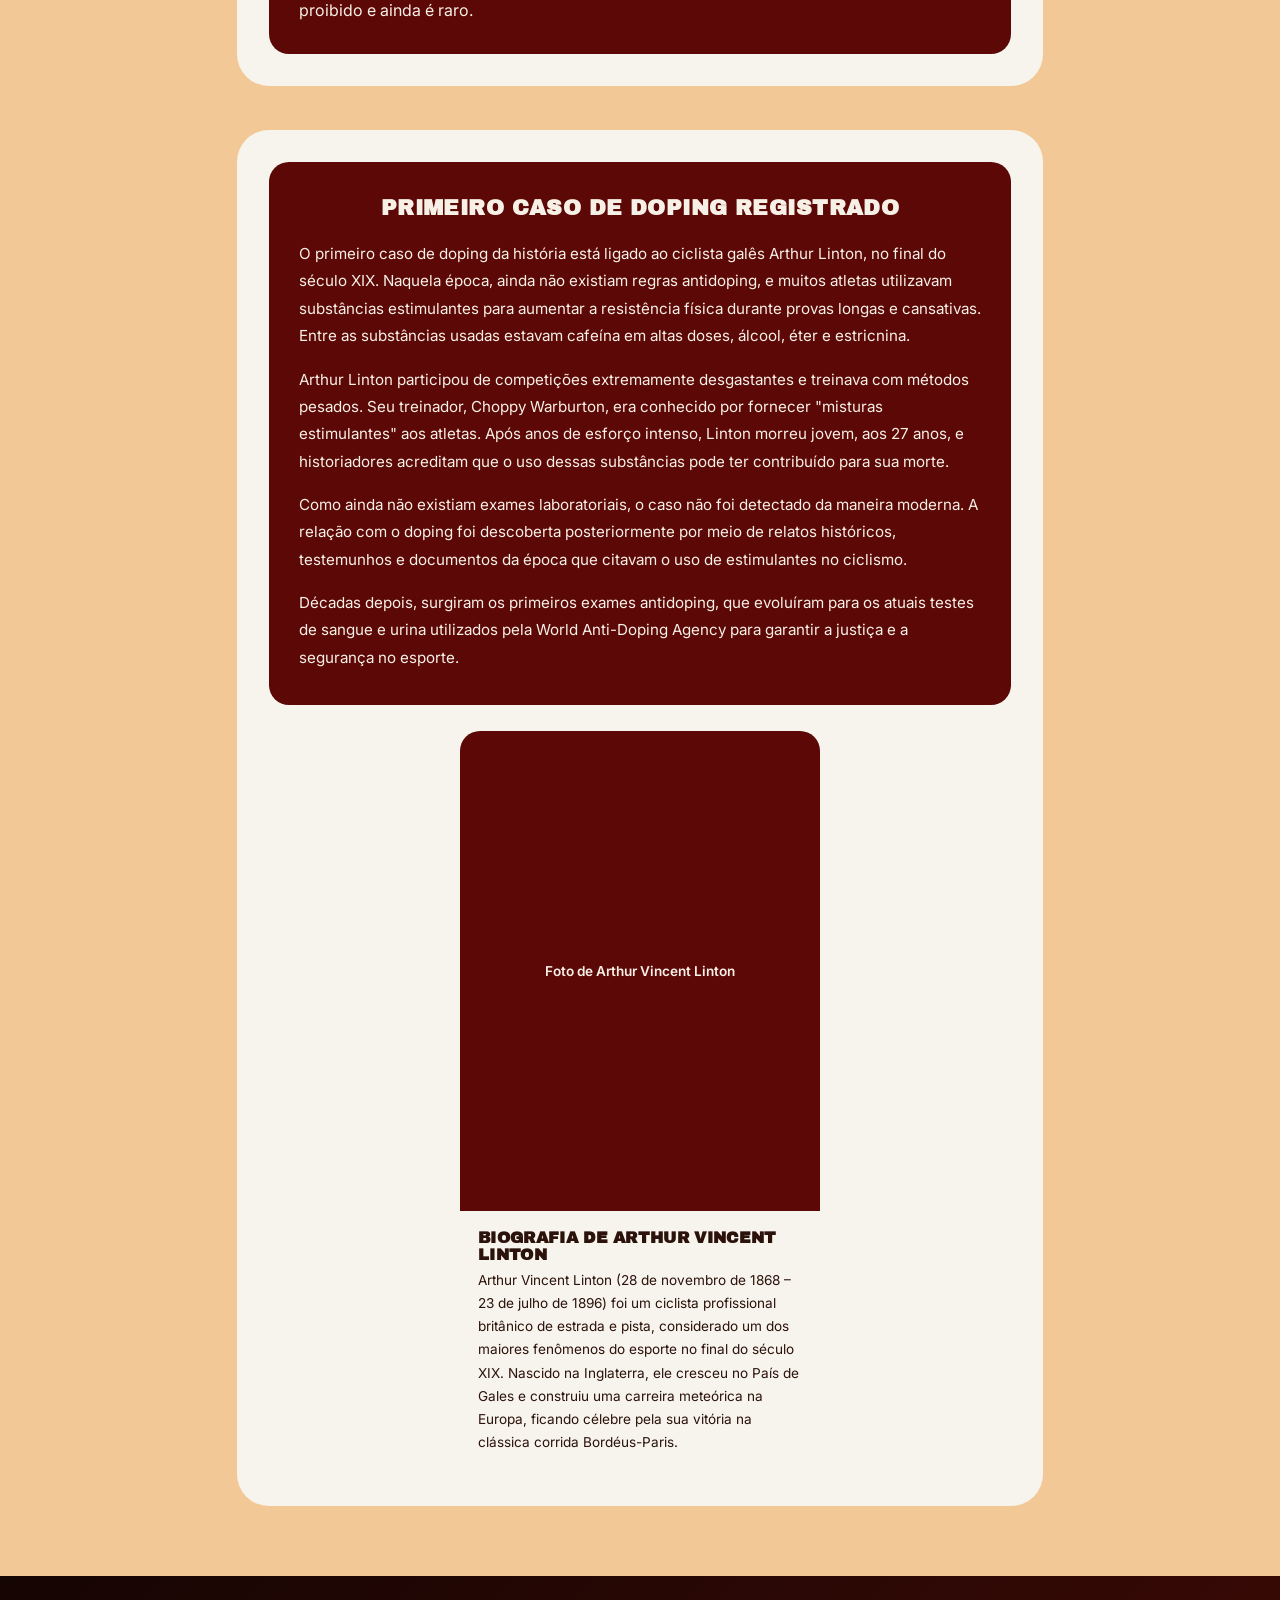
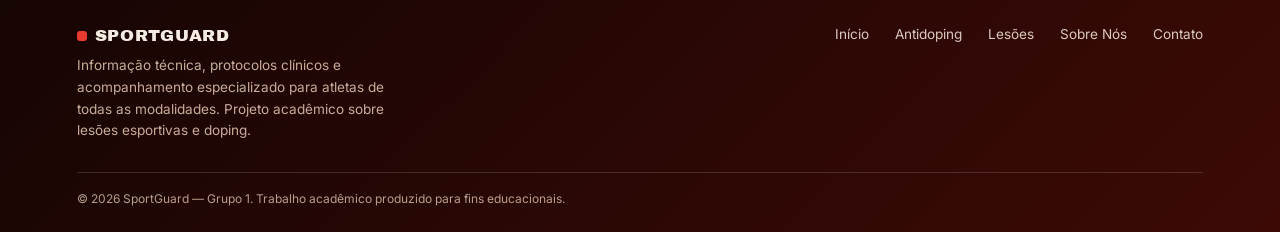
==== commit e936b2c0: "Update doping.html" ====
--- a/doping.html
+++ b/doping.html
@@ -54,14 +54,14 @@
 Exemplos: anfetaminas, efedrina (em certas doses).<br><br>
  - ESTERIOIDE ANABOLIZANTES
 Aumentam a massa muscular, força e aceleram a recuperação.
-Exemplo: testosterona (quando usada de forma proibida), nandrolona.
+Exemplo: testosterona (quando usada de forma proibida), nandrolona.<br><br>
  - HORMÔNIOS E FATORES DE CRESCIMENTO 
 Melhoram recuperação, crescimento muscular ou produção de glóbulos vermelhos.
 Exemplos: EPO (eritropoietina), hormônio do crescimento (GH).<br><br>
  - DIURÉTICOS E AGENTES MASCARANTES
 Ajudam a perder peso rapidamente ou dificultam a detecção de outras substâncias nos exames.<br><br>
 Narcóticos (analgésicos opioides)
-Reduzem a dor, permitindo competir mesmo lesionado.<br>
+Reduzem a dor, permitindo competir mesmo lesionado.<br><br>
  - CANABINOIDES
 Algumas substâncias derivadas da cannabis podem ser proibidas em competições, dependendo das regras.<br><br>
  - BETABLOQUEADOR
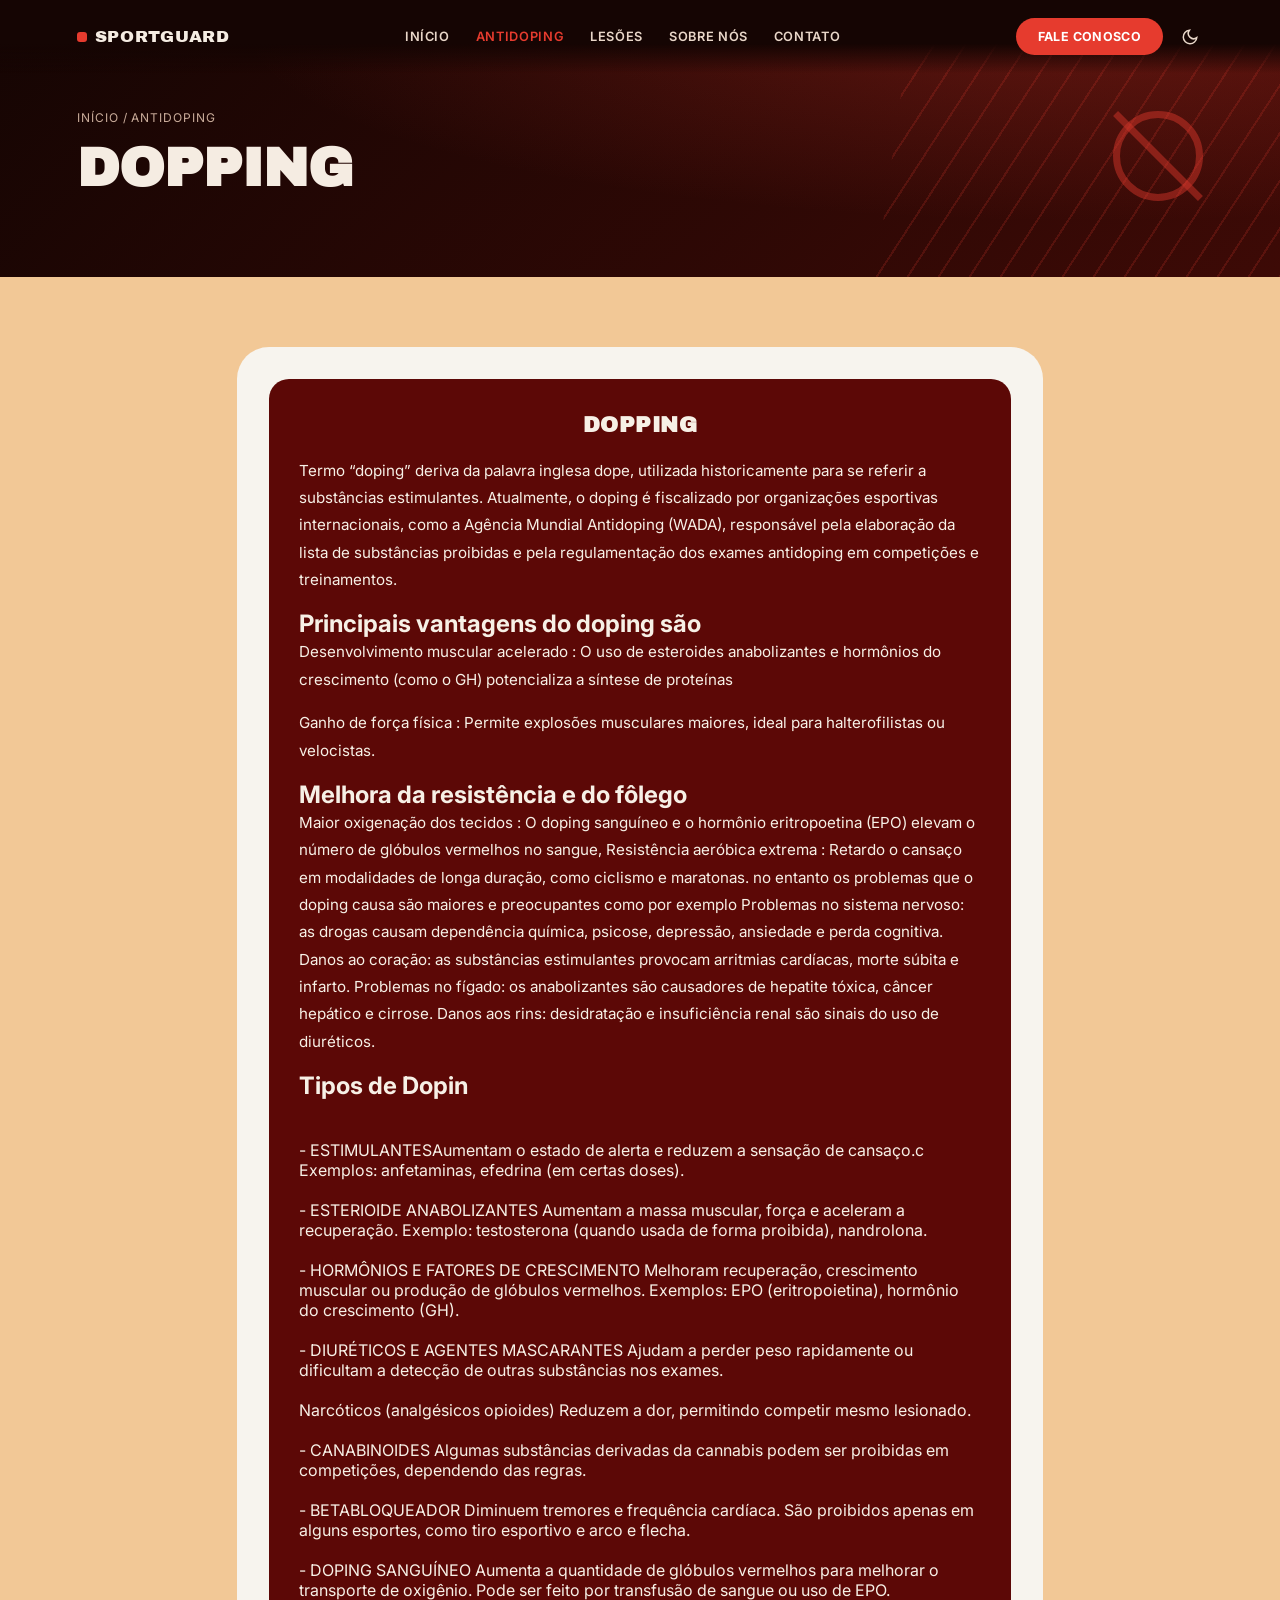
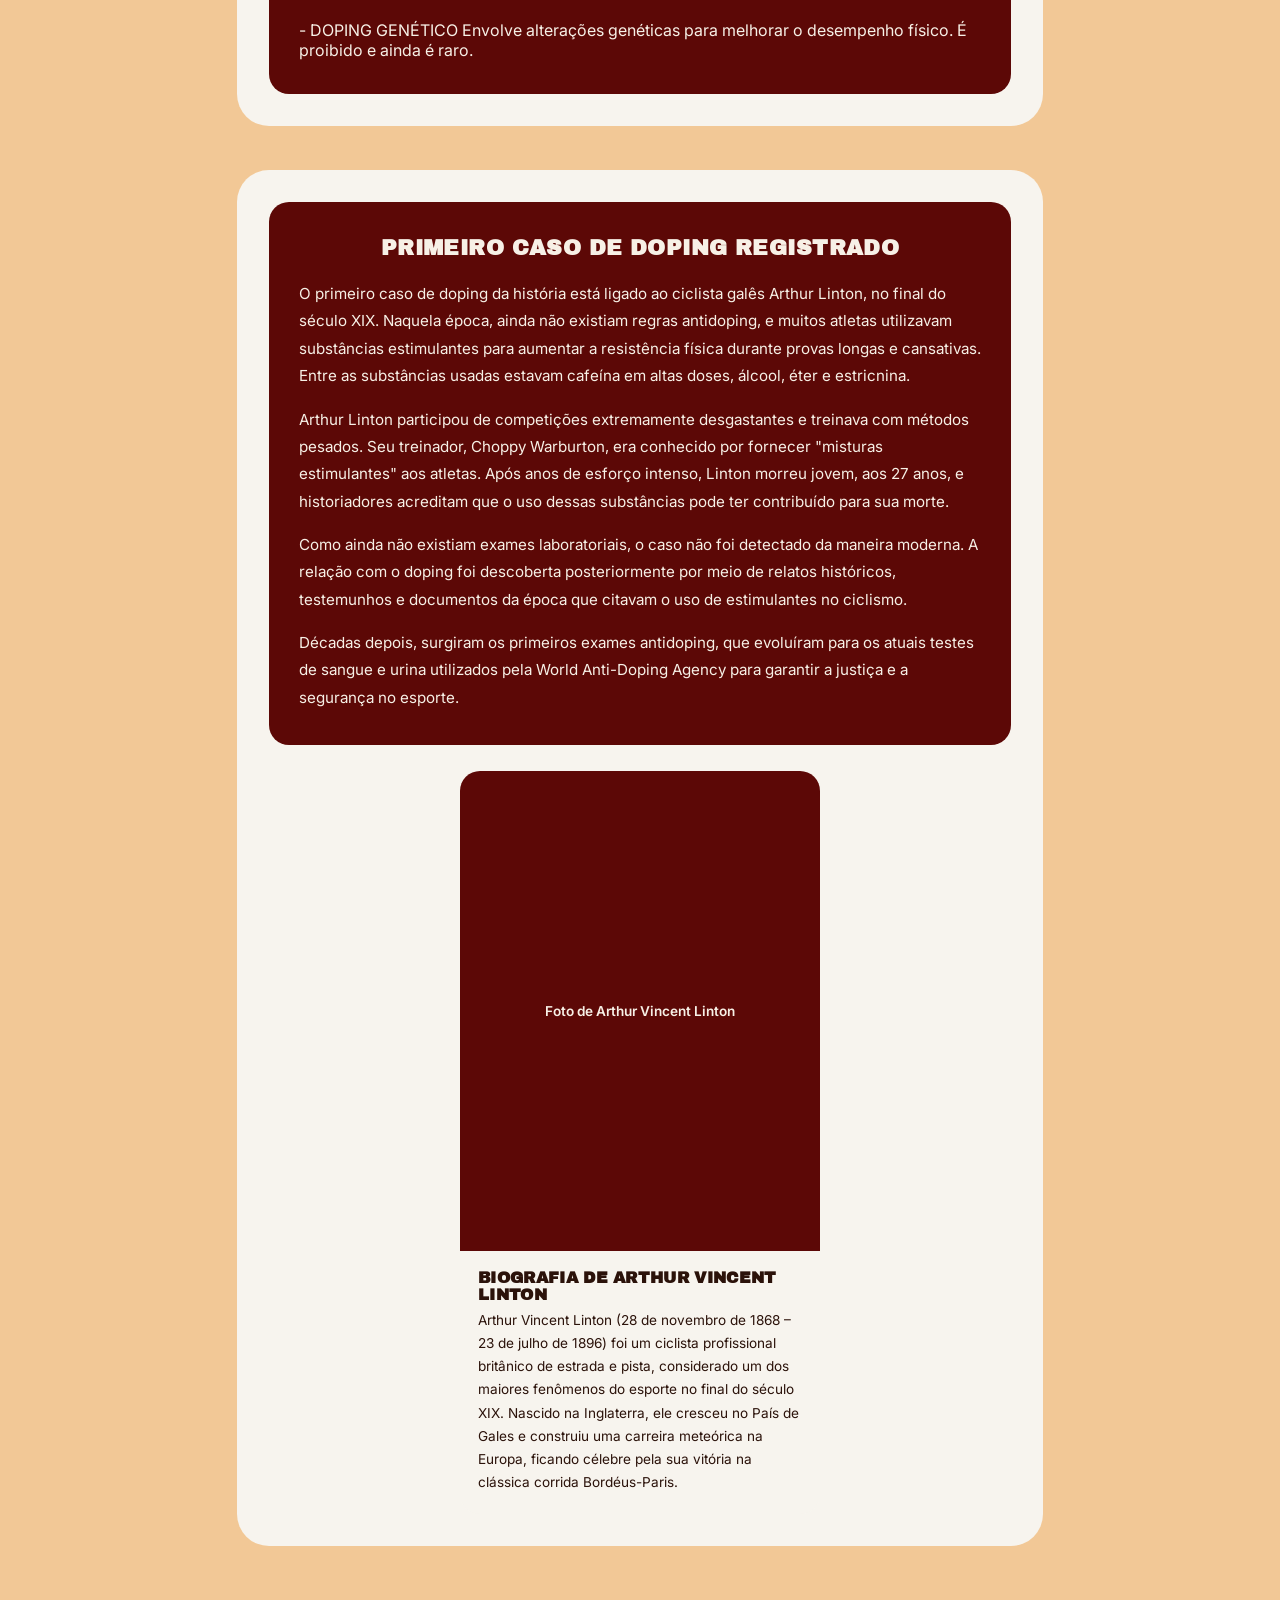
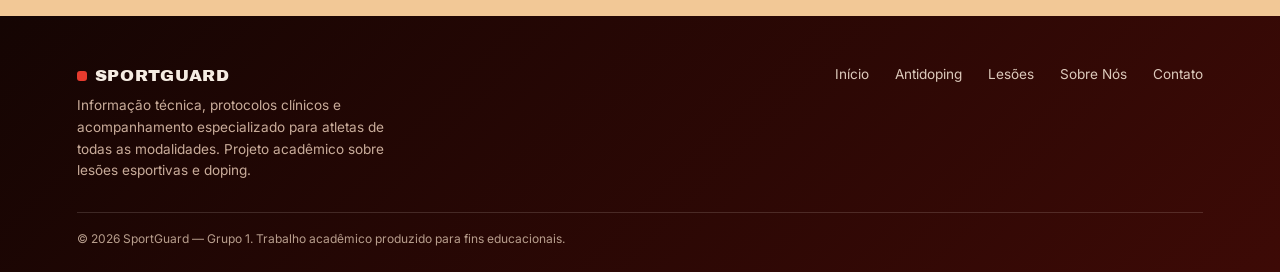
==== commit ca2fffba: "Update doping.html" ====
--- a/doping.html
+++ b/doping.html
@@ -39,7 +39,7 @@
     <div class="card-inner">
       <h2>Dopping</h2>
       <p>Termo “doping” deriva da palavra inglesa dope, utilizada historicamente para se referir a substâncias estimulantes. Atualmente, o doping é fiscalizado por organizações esportivas internacionais, como a Agência Mundial Antidoping (WADA), responsável pela elaboração da lista de substâncias proibidas e pela regulamentação dos exames antidoping em competições e treinamentos.</p>
-      <h1>Principais vantagens do doping são:</h1>    
+      <h1>Principais vantagens do doping são</h1>    
       <p>Desenvolvimento muscular acelerado : O uso de esteroides anabolizantes e hormônios do crescimento (como o GH) potencializa a síntese de proteínas </p>
       <p>Ganho de força física : Permite explosões musculares maiores, ideal para halterofilistas ou velocistas.</p>
       <h1>        Melhora da resistência e do fôlego      </h1>   
@@ -49,7 +49,7 @@
 Problemas no sistema nervoso: as drogas causam dependência química, psicose, depressão, ansiedade e perda cognitiva. 
 Danos ao coração: as substâncias estimulantes provocam arritmias cardíacas, morte súbita e infarto. Problemas no fígado: os anabolizantes são causadores de hepatite tóxica, câncer hepático e cirrose. 
 Danos aos rins: desidratação e insuficiência renal são sinais do uso de diuréticos.</p>
-      <h1>Tipos de Dopin </h1>
+      <h1>Tipos de Dopin </h1><br><br>
  - ESTIMULANTESAumentam o estado de alerta e reduzem a sensação de cansaço.c
 Exemplos: anfetaminas, efedrina (em certas doses).<br><br>
  - ESTERIOIDE ANABOLIZANTES
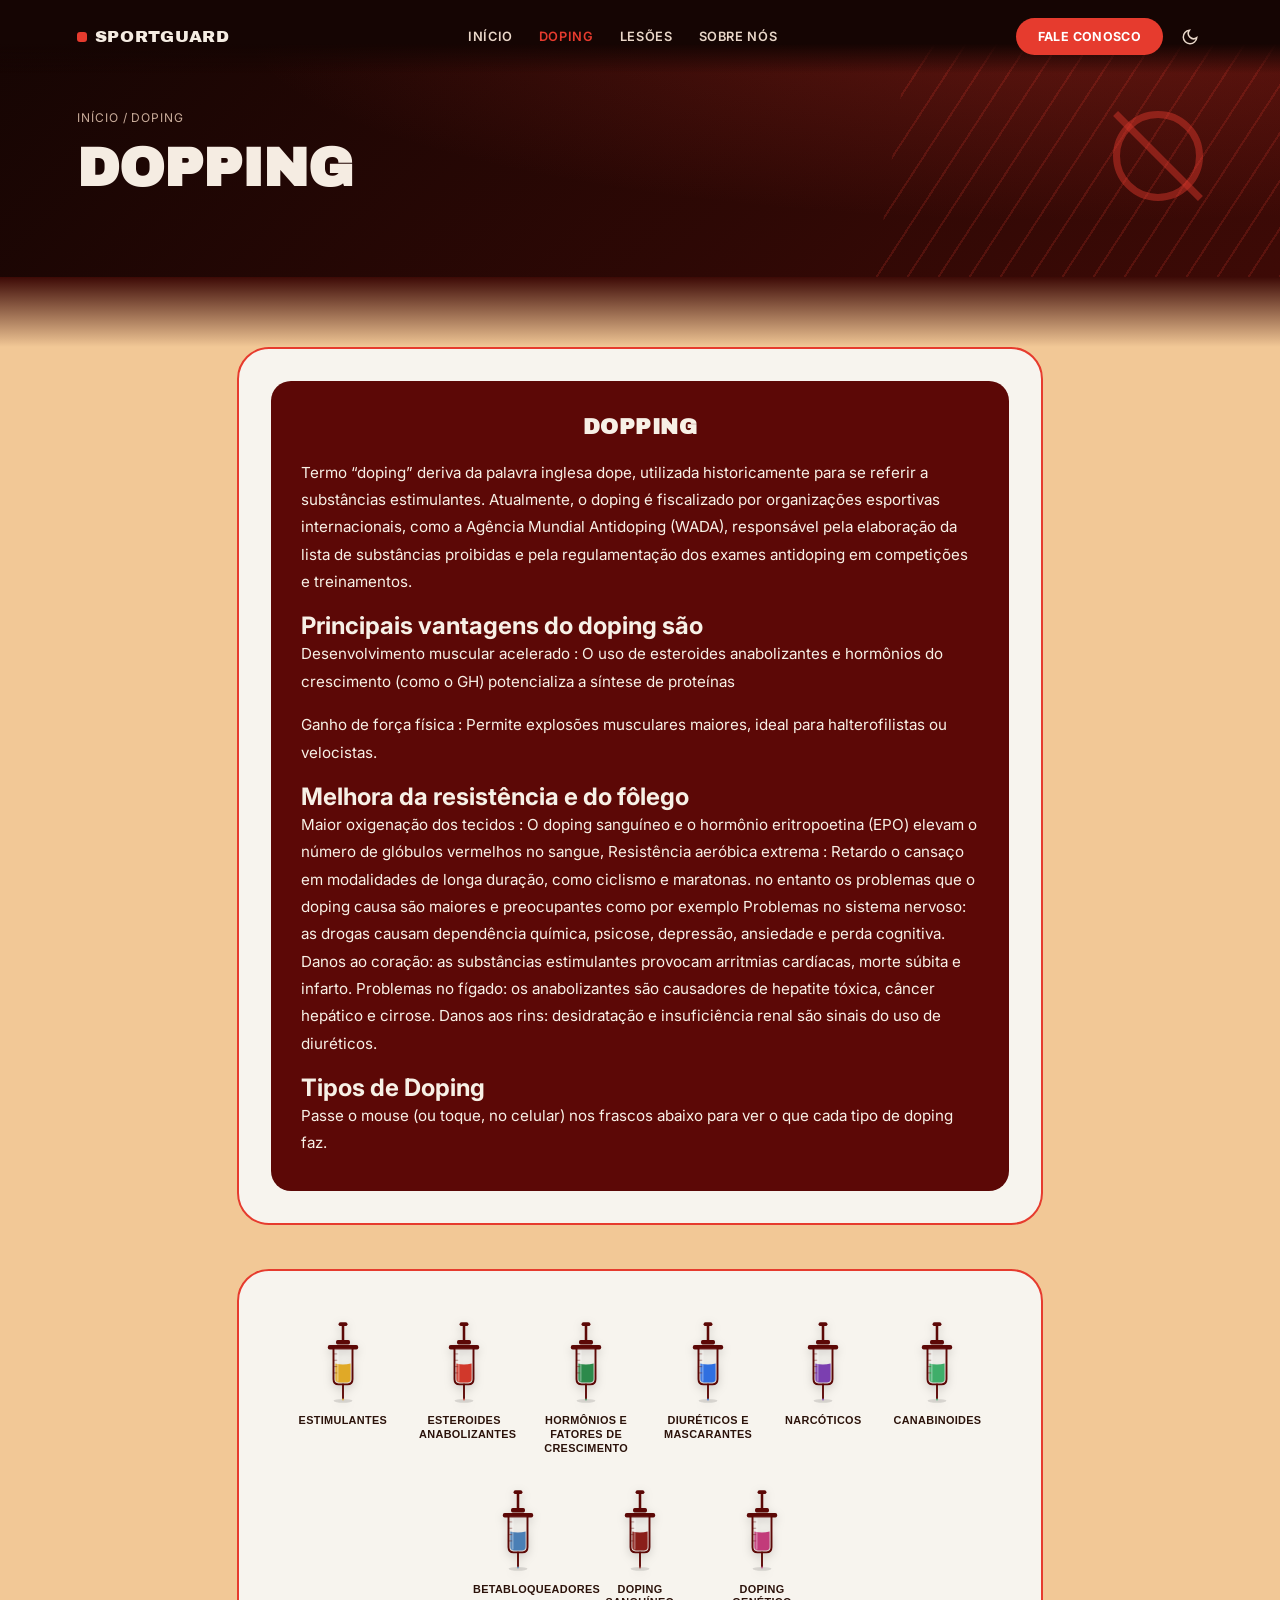
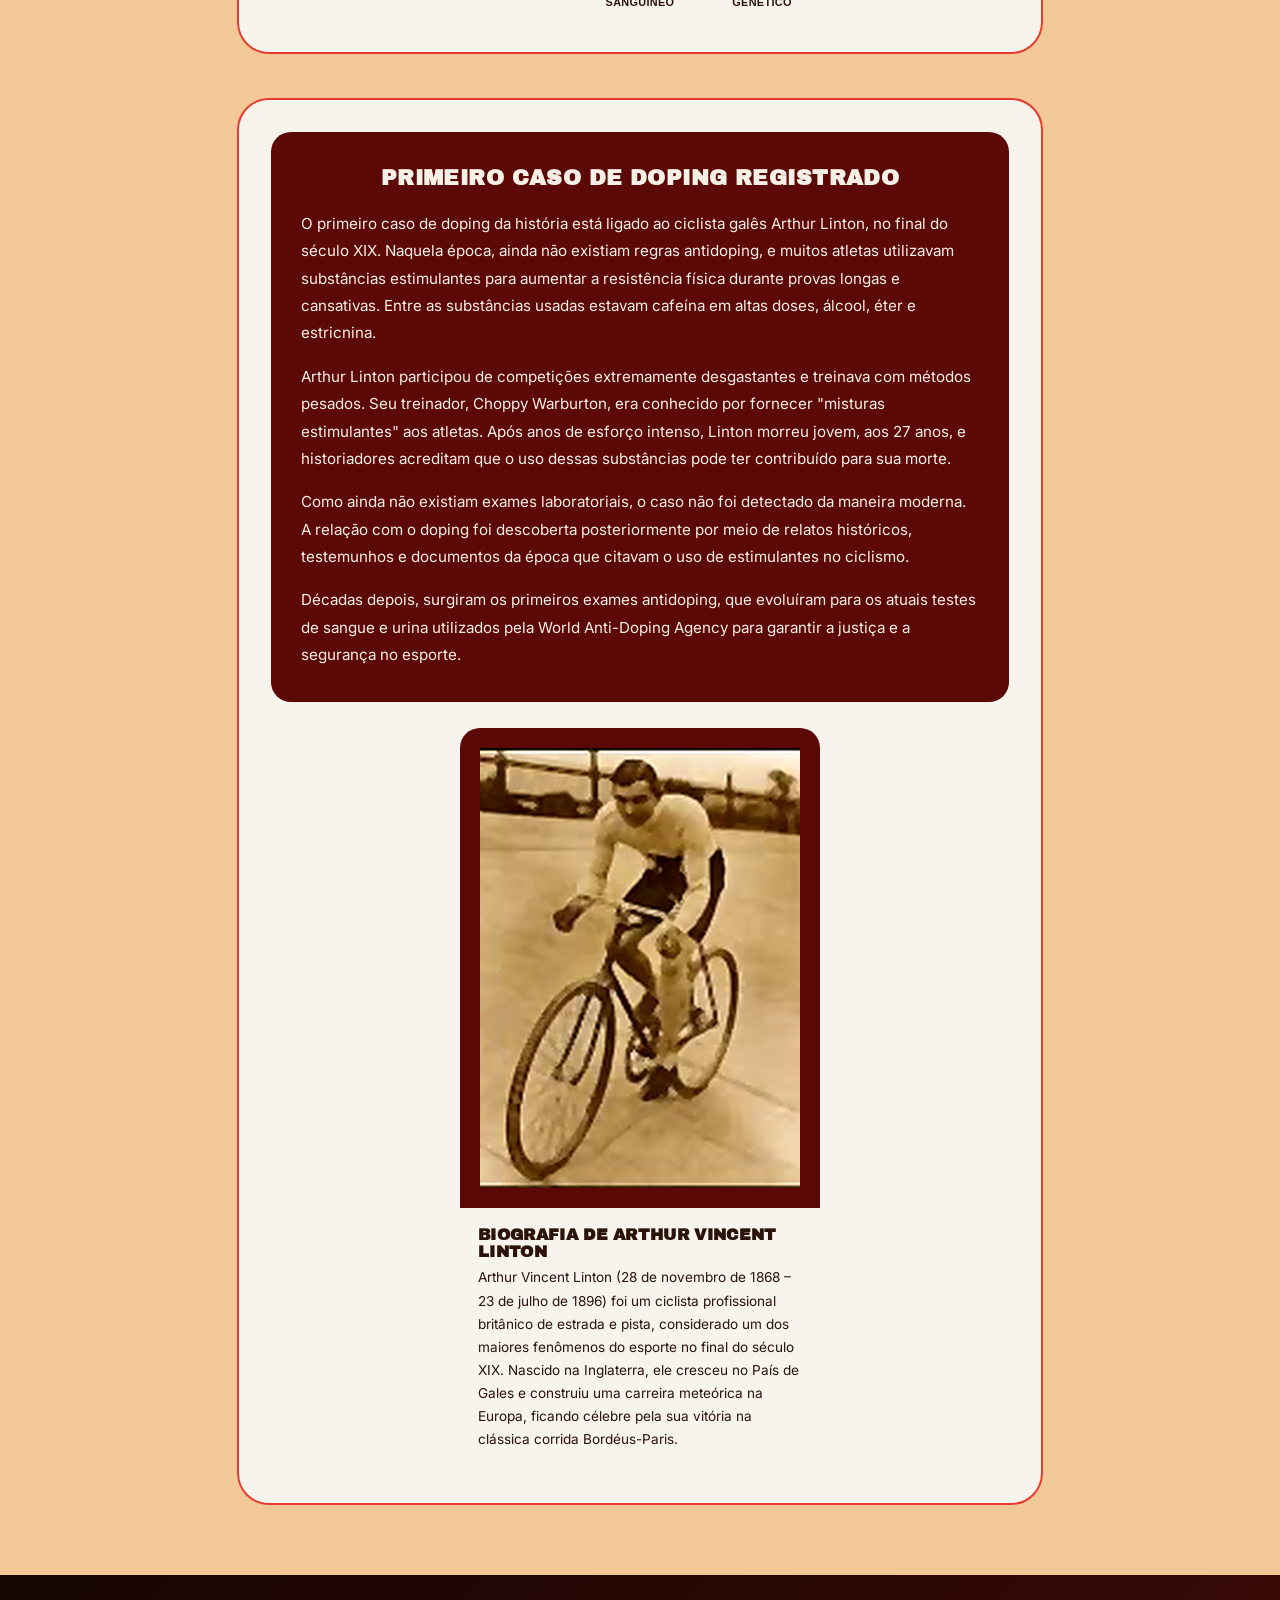
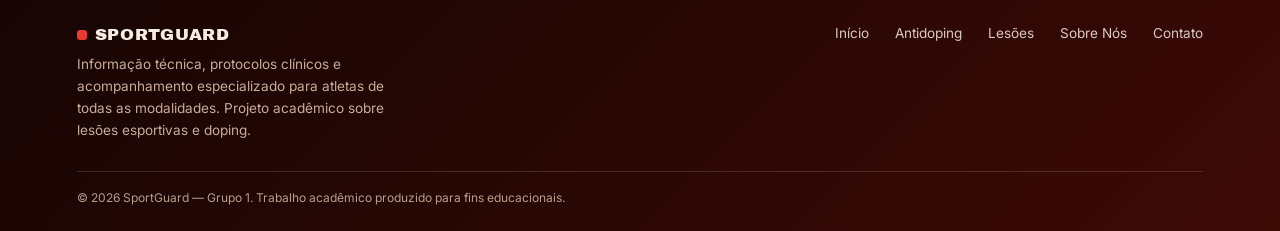
==== commit 193d6a9b: "Update" ====
--- a/doping.html
+++ b/doping.html
@@ -3,7 +3,7 @@
 <head>
 <meta charset="UTF-8">
 <meta name="viewport" content="width=device-width, initial-scale=1.0">
-<title>SportGuard — Antidoping</title>
+<title>SportGuard — Doping</title>
 <link rel="preconnect" href="https://fonts.googleapis.com">
 <link href="https://fonts.googleapis.com/css2?family=Archivo+Black&family=Inter:wght@400;500;600;700;800&display=swap" rel="stylesheet">
 <link rel="stylesheet" href="styles.css">
@@ -15,10 +15,9 @@
   <div class="logo"><span class="logo-dot"></span>SPORTGUARD</div>
   <nav class="toplinks">
     <a href="index.html">Início</a>
-    <a href="doping.html" class="active">Antidoping</a>
+    <a href="doping.html" class="active">Doping</a>
     <a href="lesao.html">Lesões</a>
     <a href="sobre.html">Sobre Nós</a>
-    <a href="sobre.html#contato">Contato</a>
   </nav>
   <div class="nav-actions">
     <a class="cta-btn" href="sobre.html#contato">Fale Conosco</a>
@@ -30,9 +29,10 @@
 
 <header class="hero">
   <span class="no-symbol" aria-hidden="true"></span>
-  <p class="breadcrumb"><a href="index.html">Início</a> / Antidoping</p>
+  <p class="breadcrumb"><a href="index.html">Início</a> / Doping</p>
   <h1>Dopping</h1>
 </header>
+<div class="hero-fade"></div>
 
 <main>
   <section class="card-outer">
@@ -49,32 +49,253 @@
 Problemas no sistema nervoso: as drogas causam dependência química, psicose, depressão, ansiedade e perda cognitiva. 
 Danos ao coração: as substâncias estimulantes provocam arritmias cardíacas, morte súbita e infarto. Problemas no fígado: os anabolizantes são causadores de hepatite tóxica, câncer hepático e cirrose. 
 Danos aos rins: desidratação e insuficiência renal são sinais do uso de diuréticos.</p>
-      <h1>Tipos de Dopin </h1><br><br>
- - ESTIMULANTESAumentam o estado de alerta e reduzem a sensação de cansaço.c
-Exemplos: anfetaminas, efedrina (em certas doses).<br><br>
- - ESTERIOIDE ANABOLIZANTES
-Aumentam a massa muscular, força e aceleram a recuperação.
-Exemplo: testosterona (quando usada de forma proibida), nandrolona.<br><br>
- - HORMÔNIOS E FATORES DE CRESCIMENTO 
-Melhoram recuperação, crescimento muscular ou produção de glóbulos vermelhos.
-Exemplos: EPO (eritropoietina), hormônio do crescimento (GH).<br><br>
- - DIURÉTICOS E AGENTES MASCARANTES
-Ajudam a perder peso rapidamente ou dificultam a detecção de outras substâncias nos exames.<br><br>
-Narcóticos (analgésicos opioides)
-Reduzem a dor, permitindo competir mesmo lesionado.<br><br>
- - CANABINOIDES
-Algumas substâncias derivadas da cannabis podem ser proibidas em competições, dependendo das regras.<br><br>
- - BETABLOQUEADOR
-Diminuem tremores e frequência cardíaca.
-São proibidos apenas em alguns esportes, como tiro esportivo e arco e flecha.<br><br>
- - DOPING SANGUÍNEO
-Aumenta a quantidade de glóbulos vermelhos para melhorar o transporte de oxigênio.
-Pode ser feito por transfusão de sangue ou uso de EPO.<br><br>
- - DOPING GENÉTICO
-Envolve alterações genéticas para melhorar o desempenho físico.
-É proibido e ainda é raro.
-</p>
+      <h1>Tipos de Doping</h1>
+      <p>Passe o mouse (ou toque, no celular) nos frascos abaixo para ver o que cada tipo de doping faz.</p>
     
+    </div>
+  </section>
+
+  <section class="card-outer">
+    <div class="vial-grid">
+
+      <div class="vial-item" style="--tag-color:#e0a927;">
+        <button class="vial-btn" aria-label="Estimulantes">
+          <svg viewBox="0 0 60 132" xmlns="http://www.w3.org/2000/svg">
+            <ellipse cx="30" cy="126" rx="15" ry="3" fill="rgba(0,0,0,.12)"/>
+            <rect x="23" y="2" width="14" height="6" rx="3" fill="var(--figure-fill)"/>
+            <rect x="28" y="7" width="4" height="24" fill="var(--figure-fill)"/>
+            <rect x="19" y="30" width="22" height="7" rx="2.5" fill="var(--figure-fill)"/>
+            <rect x="6" y="38" width="48" height="7" rx="3" fill="var(--figure-fill)"/>
+            <path d="M15 42 L45 42 L45 92 Q45 100 37 100 L23 100 Q15 100 15 92 Z" fill="rgba(255,255,255,.14)" stroke="var(--figure-fill)" stroke-width="3"/>
+            <path d="M18 67 Q30 70 42 67 L42 92 Q42 97 36 97 L24 97 Q18 97 18 92 Z" fill="var(--tag-color)"/>
+            <line x1="15" y1="52" x2="21" y2="52" stroke="var(--figure-fill)" stroke-width="1.4" opacity=".5"/>
+            <line x1="15" y1="62" x2="21" y2="62" stroke="var(--figure-fill)" stroke-width="1.4" opacity=".5"/>
+            <line x1="15" y1="72" x2="21" y2="72" stroke="var(--figure-fill)" stroke-width="1.4" opacity=".5"/>
+            <line x1="15" y1="82" x2="21" y2="82" stroke="var(--figure-fill)" stroke-width="1.4" opacity=".5"/>
+            <rect x="20" y="46" width="3" height="50" rx="1.5" fill="rgba(255,255,255,.32)"/>
+            <line x1="30" y1="100" x2="30" y2="122" stroke="var(--figure-fill)" stroke-width="3" stroke-linecap="round"/>
+            <circle cx="30" cy="124" r="1.6" fill="var(--tag-color)" opacity=".75"/>
+          </svg>
+          <span class="vial-label">Estimulantes</span>
+        </button>
+        <div class="vial-box">
+          <h4>Estimulantes</h4>
+          <p>Aumentam o estado de alerta e reduzem a sensação de cansaço.</p>
+          <p class="vial-examples">Ex.: anfetaminas, efedrina (em certas doses).</p>
+        </div>
+      </div>
+
+      <div class="vial-item" style="--tag-color:#d1382b;">
+        <button class="vial-btn" aria-label="Esteroides Anabolizantes">
+          <svg viewBox="0 0 60 132" xmlns="http://www.w3.org/2000/svg">
+            <ellipse cx="30" cy="126" rx="15" ry="3" fill="rgba(0,0,0,.12)"/>
+            <rect x="23" y="2" width="14" height="6" rx="3" fill="var(--figure-fill)"/>
+            <rect x="28" y="7" width="4" height="24" fill="var(--figure-fill)"/>
+            <rect x="19" y="30" width="22" height="7" rx="2.5" fill="var(--figure-fill)"/>
+            <rect x="6" y="38" width="48" height="7" rx="3" fill="var(--figure-fill)"/>
+            <path d="M15 42 L45 42 L45 92 Q45 100 37 100 L23 100 Q15 100 15 92 Z" fill="rgba(255,255,255,.14)" stroke="var(--figure-fill)" stroke-width="3"/>
+            <path d="M18 67 Q30 70 42 67 L42 92 Q42 97 36 97 L24 97 Q18 97 18 92 Z" fill="var(--tag-color)"/>
+            <line x1="15" y1="52" x2="21" y2="52" stroke="var(--figure-fill)" stroke-width="1.4" opacity=".5"/>
+            <line x1="15" y1="62" x2="21" y2="62" stroke="var(--figure-fill)" stroke-width="1.4" opacity=".5"/>
+            <line x1="15" y1="72" x2="21" y2="72" stroke="var(--figure-fill)" stroke-width="1.4" opacity=".5"/>
+            <line x1="15" y1="82" x2="21" y2="82" stroke="var(--figure-fill)" stroke-width="1.4" opacity=".5"/>
+            <rect x="20" y="46" width="3" height="50" rx="1.5" fill="rgba(255,255,255,.32)"/>
+            <line x1="30" y1="100" x2="30" y2="122" stroke="var(--figure-fill)" stroke-width="3" stroke-linecap="round"/>
+            <circle cx="30" cy="124" r="1.6" fill="var(--tag-color)" opacity=".75"/>
+          </svg>
+          <span class="vial-label">Esteroides Anabolizantes</span>
+        </button>
+        <div class="vial-box">
+          <h4>Esteroides Anabolizantes</h4>
+          <p>Aumentam a massa muscular, a força e aceleram a recuperação.</p>
+          <p class="vial-examples">Ex.: testosterona (uso proibido), nandrolona.</p>
+        </div>
+      </div>
+
+      <div class="vial-item" style="--tag-color:#2c8a4b;">
+        <button class="vial-btn" aria-label="Hormônios e Fatores de Crescimento">
+          <svg viewBox="0 0 60 132" xmlns="http://www.w3.org/2000/svg">
+            <ellipse cx="30" cy="126" rx="15" ry="3" fill="rgba(0,0,0,.12)"/>
+            <rect x="23" y="2" width="14" height="6" rx="3" fill="var(--figure-fill)"/>
+            <rect x="28" y="7" width="4" height="24" fill="var(--figure-fill)"/>
+            <rect x="19" y="30" width="22" height="7" rx="2.5" fill="var(--figure-fill)"/>
+            <rect x="6" y="38" width="48" height="7" rx="3" fill="var(--figure-fill)"/>
+            <path d="M15 42 L45 42 L45 92 Q45 100 37 100 L23 100 Q15 100 15 92 Z" fill="rgba(255,255,255,.14)" stroke="var(--figure-fill)" stroke-width="3"/>
+            <path d="M18 67 Q30 70 42 67 L42 92 Q42 97 36 97 L24 97 Q18 97 18 92 Z" fill="var(--tag-color)"/>
+            <line x1="15" y1="52" x2="21" y2="52" stroke="var(--figure-fill)" stroke-width="1.4" opacity=".5"/>
+            <line x1="15" y1="62" x2="21" y2="62" stroke="var(--figure-fill)" stroke-width="1.4" opacity=".5"/>
+            <line x1="15" y1="72" x2="21" y2="72" stroke="var(--figure-fill)" stroke-width="1.4" opacity=".5"/>
+            <line x1="15" y1="82" x2="21" y2="82" stroke="var(--figure-fill)" stroke-width="1.4" opacity=".5"/>
+            <rect x="20" y="46" width="3" height="50" rx="1.5" fill="rgba(255,255,255,.32)"/>
+            <line x1="30" y1="100" x2="30" y2="122" stroke="var(--figure-fill)" stroke-width="3" stroke-linecap="round"/>
+            <circle cx="30" cy="124" r="1.6" fill="var(--tag-color)" opacity=".75"/>
+          </svg>
+          <span class="vial-label">Hormônios e Fatores de Crescimento</span>
+        </button>
+        <div class="vial-box">
+          <h4>Hormônios e Fatores de Crescimento</h4>
+          <p>Melhoram a recuperação, o crescimento muscular ou a produção de glóbulos vermelhos.</p>
+          <p class="vial-examples">Ex.: EPO (eritropoetina), hormônio do crescimento (GH).</p>
+        </div>
+      </div>
+
+      <div class="vial-item" style="--tag-color:#2f6fe0;">
+        <button class="vial-btn" aria-label="Diuréticos e Agentes Mascarantes">
+          <svg viewBox="0 0 60 132" xmlns="http://www.w3.org/2000/svg">
+            <ellipse cx="30" cy="126" rx="15" ry="3" fill="rgba(0,0,0,.12)"/>
+            <rect x="23" y="2" width="14" height="6" rx="3" fill="var(--figure-fill)"/>
+            <rect x="28" y="7" width="4" height="24" fill="var(--figure-fill)"/>
+            <rect x="19" y="30" width="22" height="7" rx="2.5" fill="var(--figure-fill)"/>
+            <rect x="6" y="38" width="48" height="7" rx="3" fill="var(--figure-fill)"/>
+            <path d="M15 42 L45 42 L45 92 Q45 100 37 100 L23 100 Q15 100 15 92 Z" fill="rgba(255,255,255,.14)" stroke="var(--figure-fill)" stroke-width="3"/>
+            <path d="M18 67 Q30 70 42 67 L42 92 Q42 97 36 97 L24 97 Q18 97 18 92 Z" fill="var(--tag-color)"/>
+            <line x1="15" y1="52" x2="21" y2="52" stroke="var(--figure-fill)" stroke-width="1.4" opacity=".5"/>
+            <line x1="15" y1="62" x2="21" y2="62" stroke="var(--figure-fill)" stroke-width="1.4" opacity=".5"/>
+            <line x1="15" y1="72" x2="21" y2="72" stroke="var(--figure-fill)" stroke-width="1.4" opacity=".5"/>
+            <line x1="15" y1="82" x2="21" y2="82" stroke="var(--figure-fill)" stroke-width="1.4" opacity=".5"/>
+            <rect x="20" y="46" width="3" height="50" rx="1.5" fill="rgba(255,255,255,.32)"/>
+            <line x1="30" y1="100" x2="30" y2="122" stroke="var(--figure-fill)" stroke-width="3" stroke-linecap="round"/>
+            <circle cx="30" cy="124" r="1.6" fill="var(--tag-color)" opacity=".75"/>
+          </svg>
+          <span class="vial-label">Diuréticos e Mascarantes</span>
+        </button>
+        <div class="vial-box">
+          <h4>Diuréticos e Agentes Mascarantes</h4>
+          <p>Ajudam a perder peso rapidamente ou dificultam a detecção de outras substâncias nos exames.</p>
+        </div>
+      </div>
+
+      <div class="vial-item" style="--tag-color:#7b3fb0;">
+        <button class="vial-btn" aria-label="Narcóticos">
+          <svg viewBox="0 0 60 132" xmlns="http://www.w3.org/2000/svg">
+            <ellipse cx="30" cy="126" rx="15" ry="3" fill="rgba(0,0,0,.12)"/>
+            <rect x="23" y="2" width="14" height="6" rx="3" fill="var(--figure-fill)"/>
+            <rect x="28" y="7" width="4" height="24" fill="var(--figure-fill)"/>
+            <rect x="19" y="30" width="22" height="7" rx="2.5" fill="var(--figure-fill)"/>
+            <rect x="6" y="38" width="48" height="7" rx="3" fill="var(--figure-fill)"/>
+            <path d="M15 42 L45 42 L45 92 Q45 100 37 100 L23 100 Q15 100 15 92 Z" fill="rgba(255,255,255,.14)" stroke="var(--figure-fill)" stroke-width="3"/>
+            <path d="M18 67 Q30 70 42 67 L42 92 Q42 97 36 97 L24 97 Q18 97 18 92 Z" fill="var(--tag-color)"/>
+            <line x1="15" y1="52" x2="21" y2="52" stroke="var(--figure-fill)" stroke-width="1.4" opacity=".5"/>
+            <line x1="15" y1="62" x2="21" y2="62" stroke="var(--figure-fill)" stroke-width="1.4" opacity=".5"/>
+            <line x1="15" y1="72" x2="21" y2="72" stroke="var(--figure-fill)" stroke-width="1.4" opacity=".5"/>
+            <line x1="15" y1="82" x2="21" y2="82" stroke="var(--figure-fill)" stroke-width="1.4" opacity=".5"/>
+            <rect x="20" y="46" width="3" height="50" rx="1.5" fill="rgba(255,255,255,.32)"/>
+            <line x1="30" y1="100" x2="30" y2="122" stroke="var(--figure-fill)" stroke-width="3" stroke-linecap="round"/>
+            <circle cx="30" cy="124" r="1.6" fill="var(--tag-color)" opacity=".75"/>
+          </svg>
+          <span class="vial-label">Narcóticos</span>
+        </button>
+        <div class="vial-box">
+          <h4>Narcóticos (Opioides)</h4>
+          <p>Reduzem a dor, permitindo competir mesmo lesionado.</p>
+        </div>
+      </div>
+
+      <div class="vial-item" style="--tag-color:#3fae6a;">
+        <button class="vial-btn" aria-label="Canabinoides">
+          <svg viewBox="0 0 60 132" xmlns="http://www.w3.org/2000/svg">
+            <ellipse cx="30" cy="126" rx="15" ry="3" fill="rgba(0,0,0,.12)"/>
+            <rect x="23" y="2" width="14" height="6" rx="3" fill="var(--figure-fill)"/>
+            <rect x="28" y="7" width="4" height="24" fill="var(--figure-fill)"/>
+            <rect x="19" y="30" width="22" height="7" rx="2.5" fill="var(--figure-fill)"/>
+            <rect x="6" y="38" width="48" height="7" rx="3" fill="var(--figure-fill)"/>
+            <path d="M15 42 L45 42 L45 92 Q45 100 37 100 L23 100 Q15 100 15 92 Z" fill="rgba(255,255,255,.14)" stroke="var(--figure-fill)" stroke-width="3"/>
+            <path d="M18 67 Q30 70 42 67 L42 92 Q42 97 36 97 L24 97 Q18 97 18 92 Z" fill="var(--tag-color)"/>
+            <line x1="15" y1="52" x2="21" y2="52" stroke="var(--figure-fill)" stroke-width="1.4" opacity=".5"/>
+            <line x1="15" y1="62" x2="21" y2="62" stroke="var(--figure-fill)" stroke-width="1.4" opacity=".5"/>
+            <line x1="15" y1="72" x2="21" y2="72" stroke="var(--figure-fill)" stroke-width="1.4" opacity=".5"/>
+            <line x1="15" y1="82" x2="21" y2="82" stroke="var(--figure-fill)" stroke-width="1.4" opacity=".5"/>
+            <rect x="20" y="46" width="3" height="50" rx="1.5" fill="rgba(255,255,255,.32)"/>
+            <line x1="30" y1="100" x2="30" y2="122" stroke="var(--figure-fill)" stroke-width="3" stroke-linecap="round"/>
+            <circle cx="30" cy="124" r="1.6" fill="var(--tag-color)" opacity=".75"/>
+          </svg>
+          <span class="vial-label">Canabinoides</span>
+        </button>
+        <div class="vial-box">
+          <h4>Canabinoides</h4>
+          <p>Substâncias derivadas da cannabis que podem ser proibidas em competições, dependendo das regras.</p>
+        </div>
+      </div>
+
+      <div class="vial-item" style="--tag-color:#4a7fb5;">
+        <button class="vial-btn" aria-label="Betabloqueadores">
+          <svg viewBox="0 0 60 132" xmlns="http://www.w3.org/2000/svg">
+            <ellipse cx="30" cy="126" rx="15" ry="3" fill="rgba(0,0,0,.12)"/>
+            <rect x="23" y="2" width="14" height="6" rx="3" fill="var(--figure-fill)"/>
+            <rect x="28" y="7" width="4" height="24" fill="var(--figure-fill)"/>
+            <rect x="19" y="30" width="22" height="7" rx="2.5" fill="var(--figure-fill)"/>
+            <rect x="6" y="38" width="48" height="7" rx="3" fill="var(--figure-fill)"/>
+            <path d="M15 42 L45 42 L45 92 Q45 100 37 100 L23 100 Q15 100 15 92 Z" fill="rgba(255,255,255,.14)" stroke="var(--figure-fill)" stroke-width="3"/>
+            <path d="M18 67 Q30 70 42 67 L42 92 Q42 97 36 97 L24 97 Q18 97 18 92 Z" fill="var(--tag-color)"/>
+            <line x1="15" y1="52" x2="21" y2="52" stroke="var(--figure-fill)" stroke-width="1.4" opacity=".5"/>
+            <line x1="15" y1="62" x2="21" y2="62" stroke="var(--figure-fill)" stroke-width="1.4" opacity=".5"/>
+            <line x1="15" y1="72" x2="21" y2="72" stroke="var(--figure-fill)" stroke-width="1.4" opacity=".5"/>
+            <line x1="15" y1="82" x2="21" y2="82" stroke="var(--figure-fill)" stroke-width="1.4" opacity=".5"/>
+            <rect x="20" y="46" width="3" height="50" rx="1.5" fill="rgba(255,255,255,.32)"/>
+            <line x1="30" y1="100" x2="30" y2="122" stroke="var(--figure-fill)" stroke-width="3" stroke-linecap="round"/>
+            <circle cx="30" cy="124" r="1.6" fill="var(--tag-color)" opacity=".75"/>
+          </svg>
+          <span class="vial-label">Betabloqueadores</span>
+        </button>
+        <div class="vial-box">
+          <h4>Betabloqueadores</h4>
+          <p>Diminuem tremores e a frequência cardíaca. Proibidos apenas em alguns esportes, como tiro esportivo e arco e flecha.</p>
+        </div>
+      </div>
+
+      <div class="vial-item" style="--tag-color:#8a1f1a;">
+        <button class="vial-btn" aria-label="Doping Sanguíneo">
+          <svg viewBox="0 0 60 132" xmlns="http://www.w3.org/2000/svg">
+            <ellipse cx="30" cy="126" rx="15" ry="3" fill="rgba(0,0,0,.12)"/>
+            <rect x="23" y="2" width="14" height="6" rx="3" fill="var(--figure-fill)"/>
+            <rect x="28" y="7" width="4" height="24" fill="var(--figure-fill)"/>
+            <rect x="19" y="30" width="22" height="7" rx="2.5" fill="var(--figure-fill)"/>
+            <rect x="6" y="38" width="48" height="7" rx="3" fill="var(--figure-fill)"/>
+            <path d="M15 42 L45 42 L45 92 Q45 100 37 100 L23 100 Q15 100 15 92 Z" fill="rgba(255,255,255,.14)" stroke="var(--figure-fill)" stroke-width="3"/>
+            <path d="M18 67 Q30 70 42 67 L42 92 Q42 97 36 97 L24 97 Q18 97 18 92 Z" fill="var(--tag-color)"/>
+            <line x1="15" y1="52" x2="21" y2="52" stroke="var(--figure-fill)" stroke-width="1.4" opacity=".5"/>
+            <line x1="15" y1="62" x2="21" y2="62" stroke="var(--figure-fill)" stroke-width="1.4" opacity=".5"/>
+            <line x1="15" y1="72" x2="21" y2="72" stroke="var(--figure-fill)" stroke-width="1.4" opacity=".5"/>
+            <line x1="15" y1="82" x2="21" y2="82" stroke="var(--figure-fill)" stroke-width="1.4" opacity=".5"/>
+            <rect x="20" y="46" width="3" height="50" rx="1.5" fill="rgba(255,255,255,.32)"/>
+            <line x1="30" y1="100" x2="30" y2="122" stroke="var(--figure-fill)" stroke-width="3" stroke-linecap="round"/>
+            <circle cx="30" cy="124" r="1.6" fill="var(--tag-color)" opacity=".75"/>
+          </svg>
+          <span class="vial-label">Doping Sanguíneo</span>
+        </button>
+        <div class="vial-box">
+          <h4>Doping Sanguíneo</h4>
+          <p>Aumenta a quantidade de glóbulos vermelhos para melhorar o transporte de oxigênio.</p>
+          <p class="vial-examples">Feito por transfusão de sangue ou uso de EPO.</p>
+        </div>
+      </div>
+
+      <div class="vial-item" style="--tag-color:#c23b7a;">
+        <button class="vial-btn" aria-label="Doping Genético">
+          <svg viewBox="0 0 60 132" xmlns="http://www.w3.org/2000/svg">
+            <ellipse cx="30" cy="126" rx="15" ry="3" fill="rgba(0,0,0,.12)"/>
+            <rect x="23" y="2" width="14" height="6" rx="3" fill="var(--figure-fill)"/>
+            <rect x="28" y="7" width="4" height="24" fill="var(--figure-fill)"/>
+            <rect x="19" y="30" width="22" height="7" rx="2.5" fill="var(--figure-fill)"/>
+            <rect x="6" y="38" width="48" height="7" rx="3" fill="var(--figure-fill)"/>
+            <path d="M15 42 L45 42 L45 92 Q45 100 37 100 L23 100 Q15 100 15 92 Z" fill="rgba(255,255,255,.14)" stroke="var(--figure-fill)" stroke-width="3"/>
+            <path d="M18 67 Q30 70 42 67 L42 92 Q42 97 36 97 L24 97 Q18 97 18 92 Z" fill="var(--tag-color)"/>
+            <line x1="15" y1="52" x2="21" y2="52" stroke="var(--figure-fill)" stroke-width="1.4" opacity=".5"/>
+            <line x1="15" y1="62" x2="21" y2="62" stroke="var(--figure-fill)" stroke-width="1.4" opacity=".5"/>
+            <line x1="15" y1="72" x2="21" y2="72" stroke="var(--figure-fill)" stroke-width="1.4" opacity=".5"/>
+            <line x1="15" y1="82" x2="21" y2="82" stroke="var(--figure-fill)" stroke-width="1.4" opacity=".5"/>
+            <rect x="20" y="46" width="3" height="50" rx="1.5" fill="rgba(255,255,255,.32)"/>
+            <line x1="30" y1="100" x2="30" y2="122" stroke="var(--figure-fill)" stroke-width="3" stroke-linecap="round"/>
+            <circle cx="30" cy="124" r="1.6" fill="var(--tag-color)" opacity=".75"/>
+          </svg>
+          <span class="vial-label">Doping Genético</span>
+        </button>
+        <div class="vial-box">
+          <h4>Doping Genético</h4>
+          <p>Envolve alterações genéticas para melhorar o desempenho físico. É proibido e ainda raro.</p>
+        </div>
+      </div>
+
     </div>
   </section>
 
@@ -89,7 +310,7 @@
 
     <div class="case-grid">
       <div class="bio-card">
-        <div class="bio-photo">Foto de Arthur Vincent Linton</div>
+        <div class="bio-photo"><img src="linton.jpg" alt="Arthur Vincent Linton em sua bicicleta"></div>
         <h3>Biografia de Arthur Vincent Linton</h3>
         <p>Arthur Vincent Linton (28 de novembro de 1868 – 23 de julho de 1896) foi um ciclista profissional britânico de estrada e pista, considerado um dos maiores fenômenos do esporte no final do século XIX. Nascido na Inglaterra, ele cresceu no País de Gales e construiu uma carreira meteórica na Europa, ficando célebre pela sua vitória na clássica corrida Bordéus-Paris.</p>
       </div>
--- a/styles.css
+++ b/styles.css
@@ -12,6 +12,9 @@
   --muted:#7a5a48;
   --accent:#e63b2e;
   --accent-2:#b62a1f;
+  --outer-text:#2b120a;
+  --outer-muted:#7a5a48;
+  --figure-fill:#5c0806;
   --radius-lg:32px;
   --radius-md:20px;
   --font-display:'Archivo Black', sans-serif;
@@ -59,6 +62,11 @@
   transform:rotate(8deg);
   pointer-events:none;
 }
+.hero-fade{
+  height:70px;
+  background:linear-gradient(to bottom, var(--hero-end), transparent);
+  pointer-events:none;
+}
 .no-symbol{
   position:absolute;
   right:6vw; top:40%;
@@ -140,8 +148,8 @@
 .theme-toggle svg{width:18px; height:18px; stroke:currentColor; fill:none; stroke-width:2;}
 
 /* ---------- MAIN / CARDS ---------- */
-main{max-width:960px; margin:70px auto; padding:0 6vw; display:flex; flex-direction:column; gap:44px; scroll-margin-top:30px;}
-.card-outer{background:var(--outer-bg); border-radius:var(--radius-lg); padding:32px; transition:background .3s ease; scroll-margin-top:100px;}
+main{max-width:960px; margin:0 auto 70px; padding:0 6vw; display:flex; flex-direction:column; gap:44px; scroll-margin-top:30px;}
+.card-outer{background:var(--outer-bg); color:var(--outer-text); border:2px solid var(--accent); border-radius:var(--radius-lg); padding:32px; transition:background .3s ease; scroll-margin-top:100px;}
 .card-inner{background:var(--inner-bg); color:var(--inner-text); border-radius:var(--radius-md); padding:34px 30px; transition:background .3s ease,color .3s ease;}
 .card-inner h2{font-family:var(--font-display); text-align:center; text-transform:uppercase; font-size:1.35rem; margin-bottom:20px; letter-spacing:.02em;}
 .card-inner p{line-height:1.8; margin-bottom:16px; font-size:.95rem;}
@@ -152,7 +160,7 @@
 
 .section-title{font-family:var(--font-display); text-align:center; text-transform:uppercase; font-size:1.25rem; margin-bottom:8px; letter-spacing:.02em;}
 .section-title.standalone{font-size:1.35rem; margin-bottom:28px;}
-.section-lead{text-align:center; color:var(--muted); font-size:.9rem; max-width:520px; margin:0 auto 26px;}
+.section-lead{text-align:center; color:var(--outer-muted); font-size:.9rem; max-width:520px; margin:0 auto 26px;}
 
 /* ---------- DOPING: bio card ---------- */
 .case-grid{display:flex; justify-content:center;}
@@ -160,30 +168,102 @@
 .bio-photo{
   aspect-ratio:3/4; background:var(--inner-bg); color:var(--inner-text);
   display:flex; align-items:center; justify-content:center; text-align:center;
-  font-size:.85rem; font-weight:600; padding:20px;
-}
+  font-size:.85rem; font-weight:600; padding:20px; overflow:hidden;
+}
+.bio-photo img{width:100%; height:100%; object-fit:cover; display:block;}
 .bio-card h3{font-family:var(--font-display); font-size:1rem; text-transform:uppercase; padding:18px 18px 6px; letter-spacing:.02em;}
-.bio-card p{padding:0 18px 20px; font-size:.85rem; line-height:1.7; color:var(--text);}
-
-/* ---------- LESAO: injury grid ---------- */
-.injury-grid{display:grid; grid-template-columns:repeat(auto-fit,minmax(230px,1fr)); gap:20px;}
-.injury-card{
-  background:var(--nav-bg); border-radius:20px; padding:24px;
-  border-top:6px solid var(--tag-color);
-}
-.injury-card .tag{
-  display:inline-block; background:var(--tag-color); color:#fff;
-  padding:6px 16px; border-radius:999px; font-weight:700;
-  font-size:.72rem; text-transform:uppercase; letter-spacing:.04em; margin-bottom:14px;
-}
-.injury-card ul{padding-left:0; margin-bottom:14px; font-size:.87rem; line-height:1.7;}
-.injury-card li{padding-left:16px; position:relative;}
-.injury-card li::before{content:"•"; position:absolute; left:0; color:var(--tag-color);}
-.injury-card .sports-label{font-size:.78rem; font-weight:700; text-transform:uppercase; letter-spacing:.04em; color:var(--muted); margin-bottom:8px;}
+.bio-card p{padding:0 18px 20px; font-size:.85rem; line-height:1.7; color:var(--outer-text);}
+
+/* ---------- DOPING: seringuinhas interativas ---------- */
+.vial-grid{display:flex; flex-wrap:wrap; justify-content:center; gap:26px 24px; padding:14px 0 6px;}
+.vial-item{position:relative;}
+.vial-btn{
+  background:none; border:none; cursor:pointer;
+  display:flex; flex-direction:column; align-items:center; gap:10px; padding:4px;
+}
+.vial-btn svg{width:38px; height:auto; filter:drop-shadow(0 3px 5px rgba(0,0,0,.18)); transition:transform .2s ease;}
+.vial-item:hover .vial-btn svg, .vial-item.active .vial-btn svg{transform:translateY(-5px) rotate(-4deg);}
+.vial-label{font-size:.68rem; font-weight:700; text-transform:uppercase; letter-spacing:.03em; color:var(--outer-text); max-width:90px; text-align:center; line-height:1.25;}
+
+.vial-box{
+  position:absolute; top:100%; left:50%; margin-top:14px; width:min(220px,78vw);
+  background:white; color:var(--outer-text); text-align:left;
+  border-radius:16px; padding:14px 16px; border-top:5px solid var(--tag-color);
+  box-shadow:0 18px 34px rgba(0,0,0,.3);
+  opacity:0; visibility:hidden; pointer-events:none;
+  transform:translate(-50%,6px);
+  transition:opacity .18s ease, transform .18s ease, visibility .18s;
+  z-index:30;
+}
+.vial-box::before{
+  content:""; position:absolute; top:-7px; left:50%; transform:translateX(-50%);
+  width:14px; height:14px; background:white;
+  clip-path:polygon(50% 0,100% 100%,0 100%);
+}
+.vial-box h4{font-family:var(--font-display); font-size:.8rem; text-transform:uppercase; letter-spacing:.03em; margin-bottom:8px; color:var(--tag-color);}
+.vial-box p{font-size:.82rem; line-height:1.55; margin-bottom:6px;}
+.vial-box p:last-child{margin-bottom:0;}
+.vial-box .vial-examples{color:var(--outer-muted); font-size:.76rem;}
+
+.vial-item:hover .vial-box,
+.vial-item:focus-within .vial-box,
+.vial-item.active .vial-box{
+  opacity:1; visibility:visible; pointer-events:auto; transform:translate(-50%,0);
+}
+
+/* ---------- LESAO: boneco interativo com hotspots ---------- */
+.body-map{position:relative; max-width:260px; margin:0 auto;}
+.body-figure{width:100%; height:auto; display:block;}
+
+.hotspot{position:absolute; left:var(--x); top:var(--y);}
+.dot-btn{
+  position:absolute; left:0; top:0; width:22px; height:22px; margin:-11px 0 0 -11px;
+  background:none; border:none; padding:0; cursor:pointer;
+}
+.dot{width:100%; height:100%; border-radius:50%; background:var(--tag-color); display:block; position:relative; box-shadow:0 0 0 4px rgba(0,0,0,.08);}
+.dot::after{
+  content:""; position:absolute; inset:-7px; border-radius:50%;
+  border:2px solid var(--tag-color); opacity:.55;
+  animation:hs-pulse 2.4s ease-out infinite;
+}
+@keyframes hs-pulse{
+  0%{transform:scale(.55); opacity:.6;}
+  100%{transform:scale(2); opacity:0;}
+}
+
+.hotspot-box{
+  position:absolute; top:18px; left:12px; width:190px;
+  background:white; color:var(--outer-text);
+  border-radius:16px; padding:16px 18px; border-top:5px solid var(--tag-color);
+  box-shadow:0 18px 34px rgba(0,0,0,.3);
+  opacity:0; visibility:hidden; pointer-events:none;
+  transform:translateY(6px);
+  transition:opacity .18s ease, transform .18s ease, visibility .18s;
+  z-index:30;
+}
+.hotspot-box h4{font-family:var(--font-display); font-size:.82rem; text-transform:uppercase; letter-spacing:.03em; margin-bottom:10px; color:var(--tag-color);}
+.hotspot-box ul{padding-left:0; font-size:.82rem; line-height:1.6; margin-bottom:10px;}
+.hotspot-box li{padding-left:14px; position:relative;}
+.hotspot-box li::before{content:"•"; position:absolute; left:0; color:var(--tag-color);}
+.sports-label{font-size:.7rem; font-weight:700; text-transform:uppercase; letter-spacing:.04em; color:var(--outer-muted); margin-bottom:6px;}
+
+.hs-open-left .hotspot-box{left:auto; right:12px;}
+.hs-center .hotspot-box{left:50%; right:auto; transform:translate(-50%,6px);}
+.hs-bottom .hotspot-box{top:auto; bottom:18px; transform:translateY(-6px);}
+.hs-bottom.hs-center .hotspot-box{transform:translate(-50%,-6px);}
+
+.hotspot:hover .hotspot-box,
+.hotspot:focus-within .hotspot-box,
+.hotspot.active .hotspot-box{
+  opacity:1; visibility:visible; pointer-events:auto; transform:translateY(0);
+}
+.hs-center:hover .hotspot-box, .hs-center:focus-within .hotspot-box, .hs-center.active .hotspot-box{transform:translate(-50%,0);}
+.hs-bottom:hover .hotspot-box, .hs-bottom:focus-within .hotspot-box, .hs-bottom.active .hotspot-box{transform:translateY(0);}
+
 .sport-pills{display:flex; flex-wrap:wrap; gap:6px;}
 .sport-pills span{
   background:rgba(0,0,0,.06); padding:4px 10px; border-radius:999px;
-  font-size:.76rem; color:var(--text);
+  font-size:.76rem; color:var(--outer-text);
 }
 
 /* ---------- SOBRE: team + contact ---------- */
@@ -195,7 +275,7 @@
   border-radius:16px; font-weight:600; font-size:.85rem; padding:14px;
 }
 .member h3{font-size:.95rem; font-weight:700;}
-.member p{font-size:.82rem; color:var(--muted); line-height:1.5;}
+.member p{font-size:.82rem; color:var(--outer-muted); line-height:1.5;}
 
 .contact-list{display:flex; flex-direction:column; gap:18px;}
 .contact-item{display:flex; align-items:center; gap:14px;}
@@ -229,4 +309,8 @@
   .card-outer{padding:20px;}
   .card-inner{padding:26px 20px;}
   .case-grid{grid-template-columns:1fr;}
-}
+  .body-map{max-width:230px;}
+  .hotspot-box{width:min(220px,72vw); left:50%; right:auto; transform:translate(-50%,6px);}
+  .hs-bottom .hotspot-box{transform:translate(-50%,-6px);}
+  .hotspot:hover .hotspot-box, .hotspot:focus-within .hotspot-box, .hotspot.active .hotspot-box{transform:translate(-50%,0);}
+}
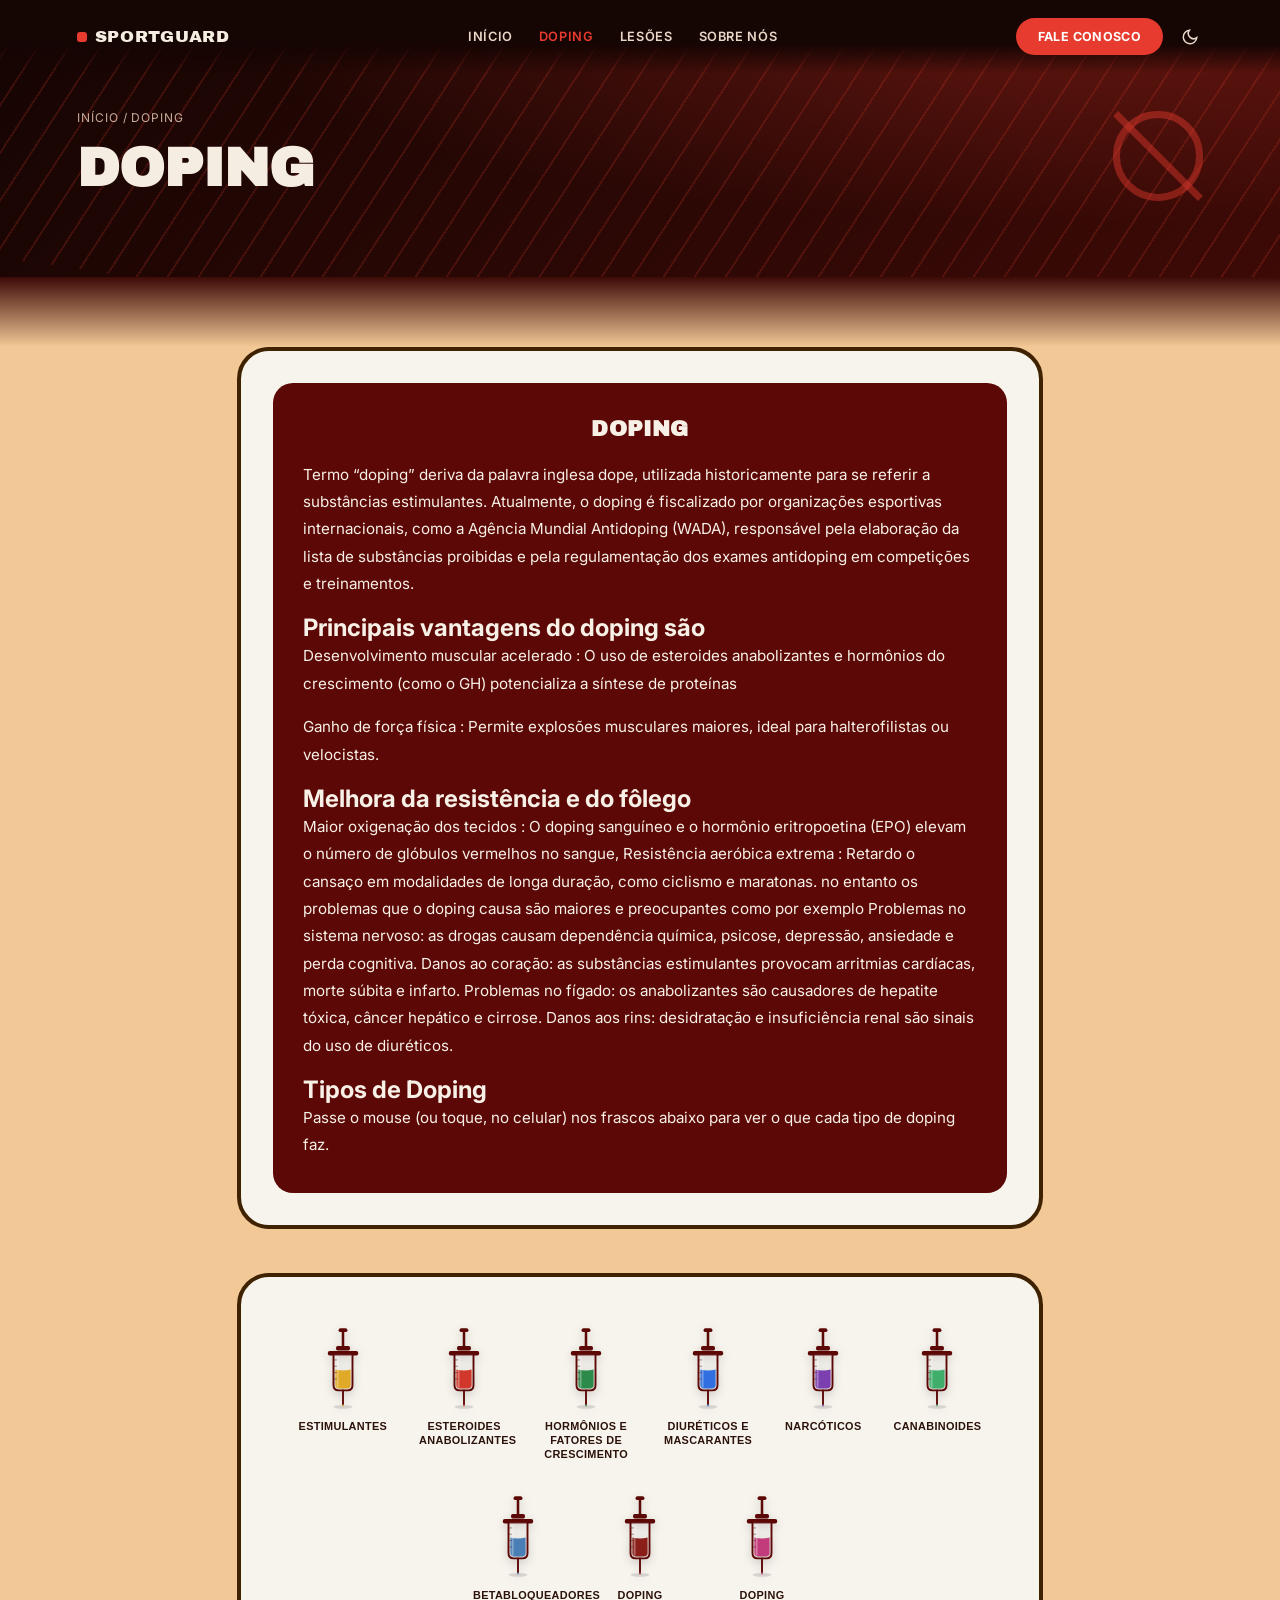
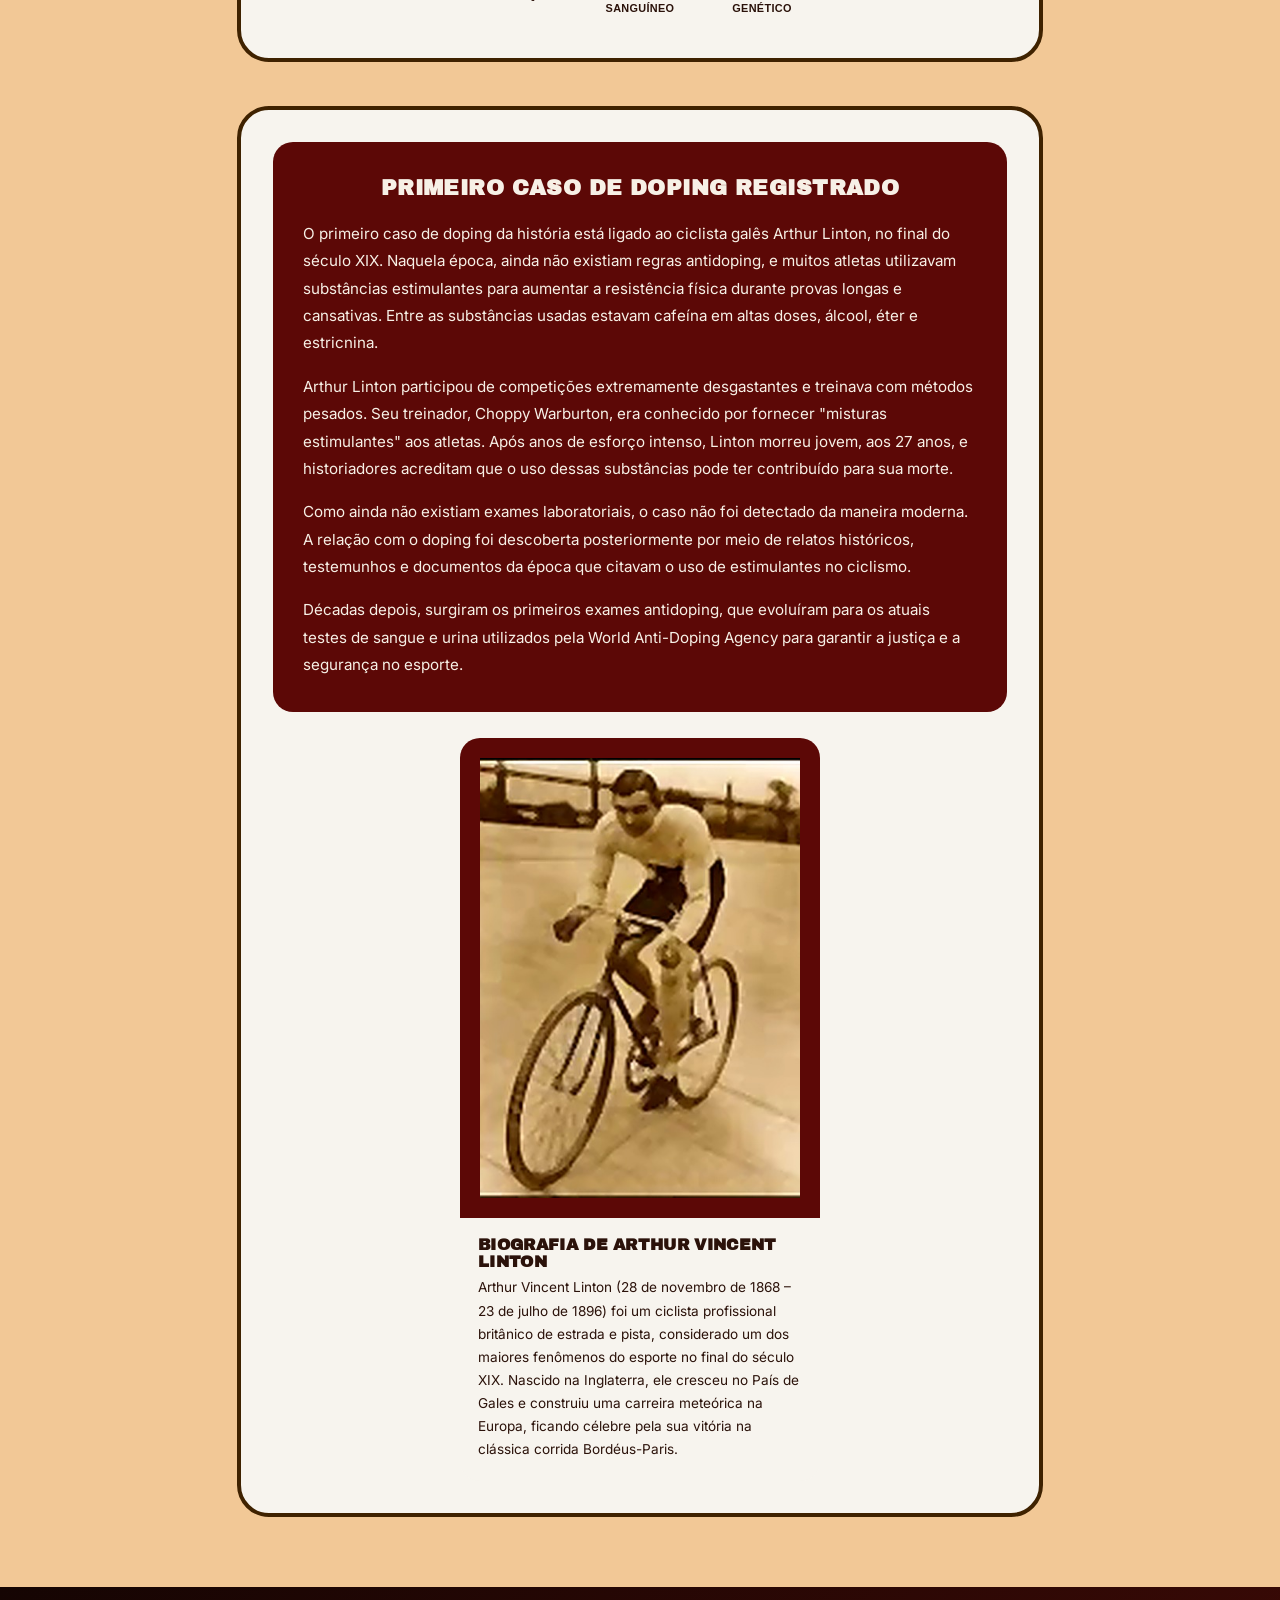
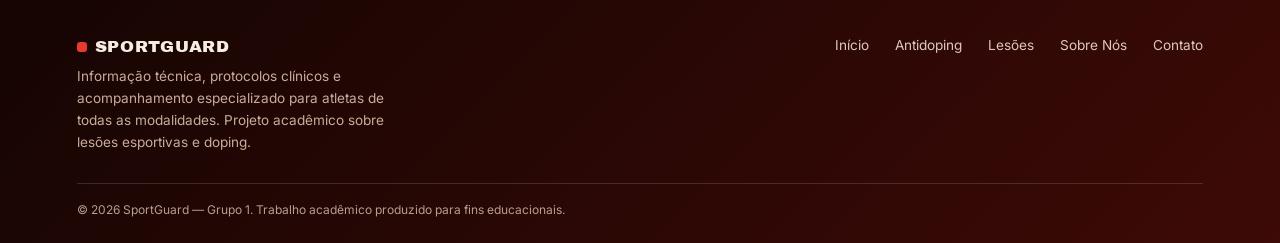
==== commit 4fbf56f5: "Update" ====
--- a/doping.html
+++ b/doping.html
@@ -30,14 +30,14 @@
 <header class="hero">
   <span class="no-symbol" aria-hidden="true"></span>
   <p class="breadcrumb"><a href="index.html">Início</a> / Doping</p>
-  <h1>Dopping</h1>
+  <h1>Doping</h1>
 </header>
 <div class="hero-fade"></div>
 
 <main>
   <section class="card-outer">
     <div class="card-inner">
-      <h2>Dopping</h2>
+      <h2>Doping</h2>
       <p>Termo “doping” deriva da palavra inglesa dope, utilizada historicamente para se referir a substâncias estimulantes. Atualmente, o doping é fiscalizado por organizações esportivas internacionais, como a Agência Mundial Antidoping (WADA), responsável pela elaboração da lista de substâncias proibidas e pela regulamentação dos exames antidoping em competições e treinamentos.</p>
       <h1>Principais vantagens do doping são</h1>    
       <p>Desenvolvimento muscular acelerado : O uso de esteroides anabolizantes e hormônios do crescimento (como o GH) potencializa a síntese de proteínas </p>
--- a/styles.css
+++ b/styles.css
@@ -56,8 +56,8 @@
 .hero::before{
   content:"";
   position:absolute;
-  right:-10%; top:-20%;
-  width:520px; height:520px;
+  right:-15%; top:-25%;
+  width:130%; height:150%;
   background:repeating-linear-gradient(115deg, rgba(230,59,46,.18) 0 2px, transparent 2px 26px);
   transform:rotate(8deg);
   pointer-events:none;
@@ -149,7 +149,7 @@
 
 /* ---------- MAIN / CARDS ---------- */
 main{max-width:960px; margin:0 auto 70px; padding:0 6vw; display:flex; flex-direction:column; gap:44px; scroll-margin-top:30px;}
-.card-outer{background:var(--outer-bg); color:var(--outer-text); border:2px solid var(--accent); border-radius:var(--radius-lg); padding:32px; transition:background .3s ease; scroll-margin-top:100px;}
+.card-outer{background:var(--outer-bg); color:var(--outer-text); border:4px solid rgb(63, 34, 0); border-radius:var(--radius-lg); padding:32px; transition:background .3s ease; scroll-margin-top:100px;}
 .card-inner{background:var(--inner-bg); color:var(--inner-text); border-radius:var(--radius-md); padding:34px 30px; transition:background .3s ease,color .3s ease;}
 .card-inner h2{font-family:var(--font-display); text-align:center; text-transform:uppercase; font-size:1.35rem; margin-bottom:20px; letter-spacing:.02em;}
 .card-inner p{line-height:1.8; margin-bottom:16px; font-size:.95rem;}
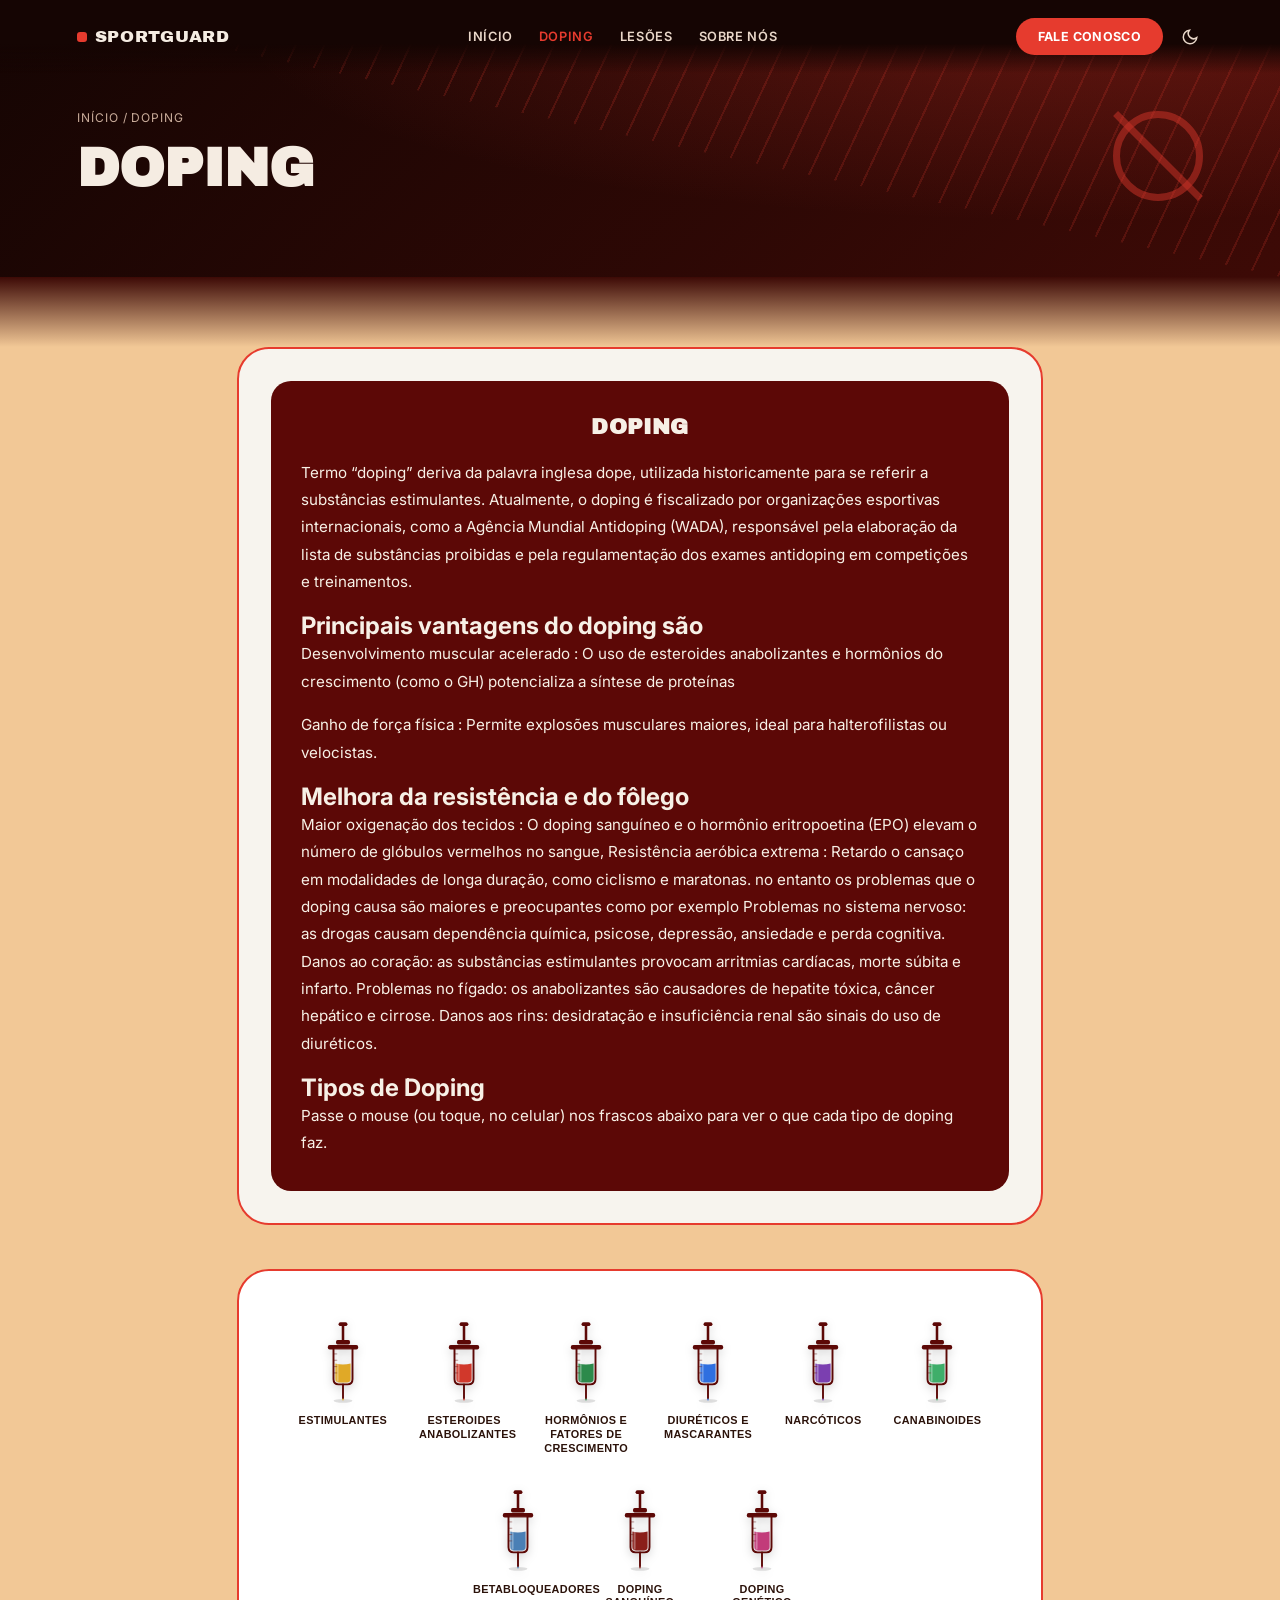
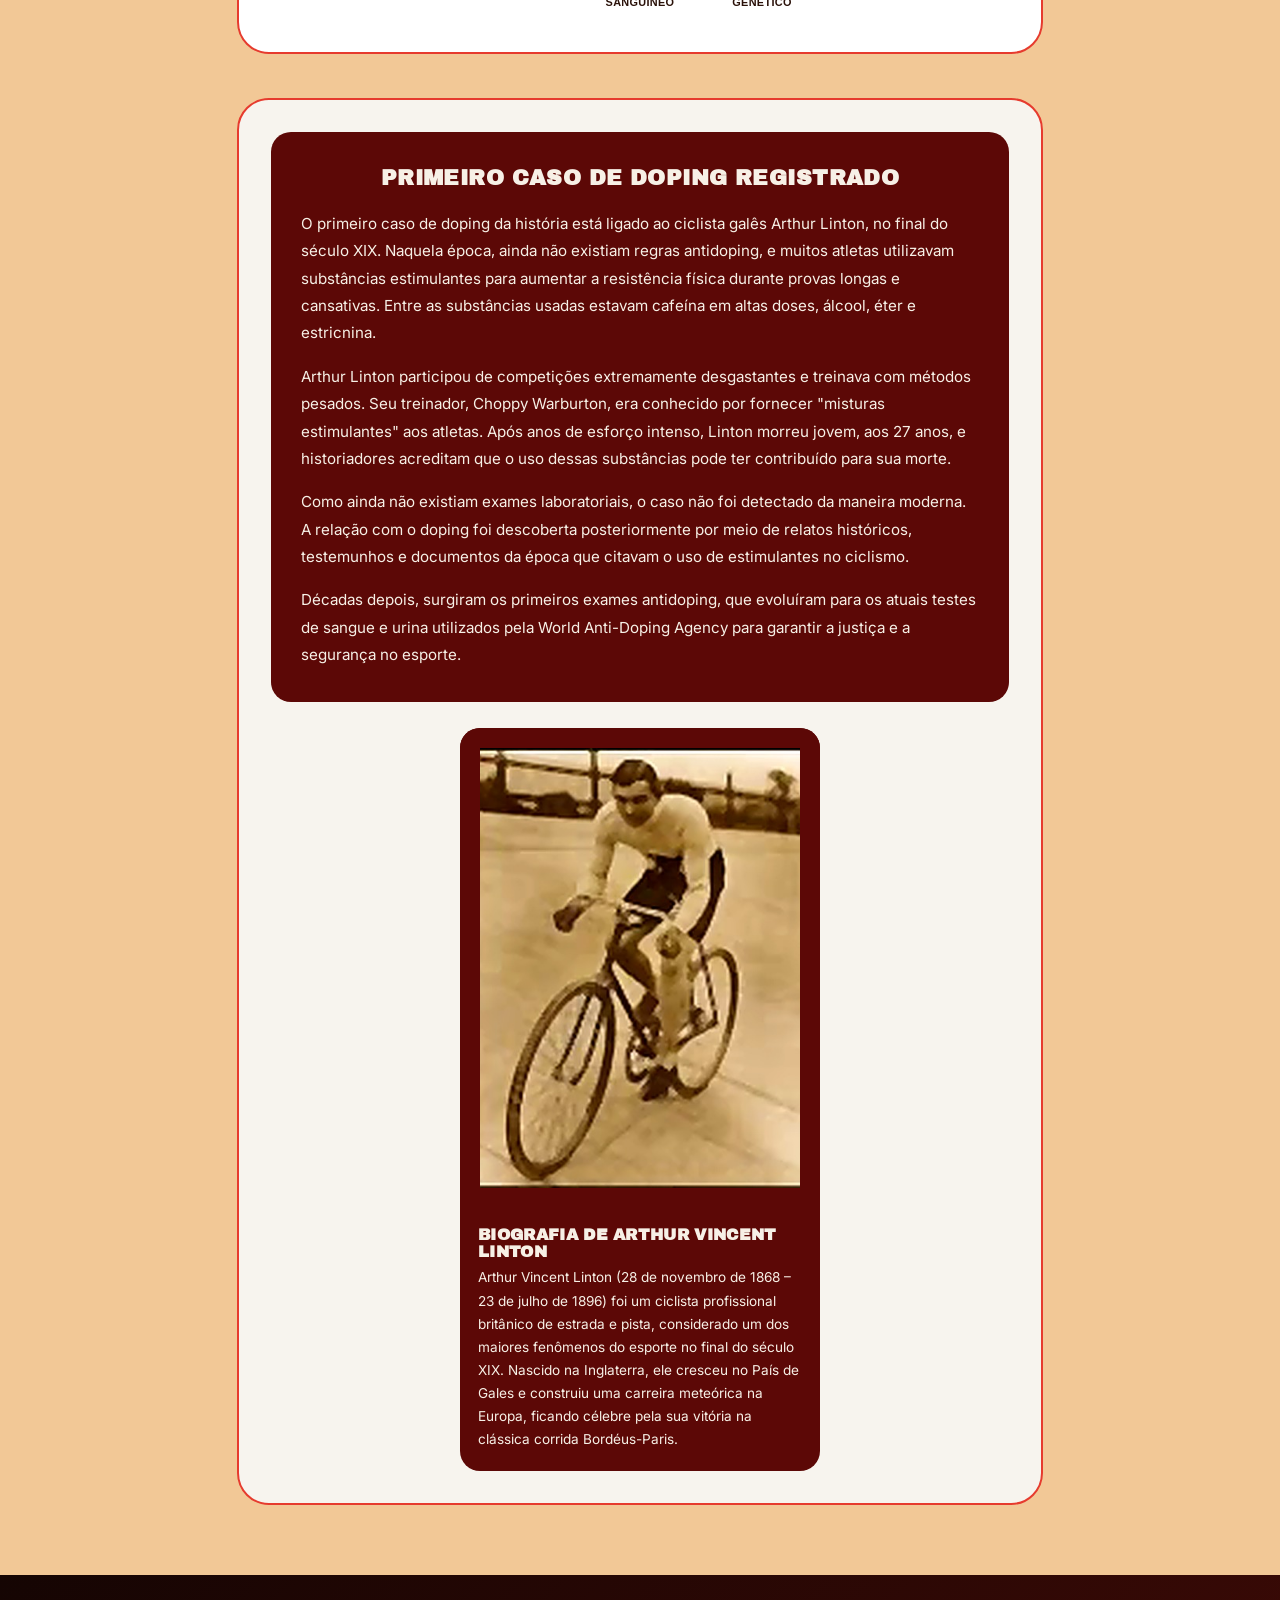
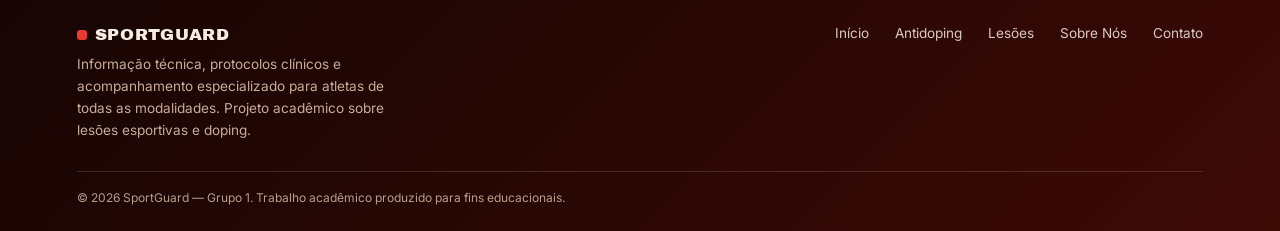
==== commit 0140ac12: "update" ====
--- a/doping.html
+++ b/doping.html
@@ -55,7 +55,7 @@
     </div>
   </section>
 
-  <section class="card-outer">
+  <section class="card-outer vial-section">
     <div class="vial-grid">
 
       <div class="vial-item" style="--tag-color:#e0a927;">
--- a/styles.css
+++ b/styles.css
@@ -56,10 +56,10 @@
 .hero::before{
   content:"";
   position:absolute;
-  right:-15%; top:-25%;
-  width:130%; height:150%;
+  right:0; top:0;
+  width:100%; height:100%;
   background:repeating-linear-gradient(115deg, rgba(230,59,46,.18) 0 2px, transparent 2px 26px);
-  transform:rotate(8deg);
+  clip-path:polygon(100% 0, 100% 100%, 0 0);
   pointer-events:none;
 }
 .hero-fade{
@@ -149,7 +149,7 @@
 
 /* ---------- MAIN / CARDS ---------- */
 main{max-width:960px; margin:0 auto 70px; padding:0 6vw; display:flex; flex-direction:column; gap:44px; scroll-margin-top:30px;}
-.card-outer{background:var(--outer-bg); color:var(--outer-text); border:4px solid rgb(63, 34, 0); border-radius:var(--radius-lg); padding:32px; transition:background .3s ease; scroll-margin-top:100px;}
+.card-outer{background:var(--outer-bg); color:var(--outer-text); border:2px solid var(--accent); border-radius:var(--radius-lg); padding:32px; transition:background .3s ease; scroll-margin-top:100px;}
 .card-inner{background:var(--inner-bg); color:var(--inner-text); border-radius:var(--radius-md); padding:34px 30px; transition:background .3s ease,color .3s ease;}
 .card-inner h2{font-family:var(--font-display); text-align:center; text-transform:uppercase; font-size:1.35rem; margin-bottom:20px; letter-spacing:.02em;}
 .card-inner p{line-height:1.8; margin-bottom:16px; font-size:.95rem;}
@@ -164,17 +164,18 @@
 
 /* ---------- DOPING: bio card ---------- */
 .case-grid{display:flex; justify-content:center;}
-.bio-card{background:var(--outer-bg); border-radius:var(--radius-md); overflow:hidden; max-width:360px;}
+.bio-card{background:var(--inner-bg); border-radius:var(--radius-md); overflow:hidden; max-width:360px;}
 .bio-photo{
   aspect-ratio:3/4; background:var(--inner-bg); color:var(--inner-text);
   display:flex; align-items:center; justify-content:center; text-align:center;
   font-size:.85rem; font-weight:600; padding:20px; overflow:hidden;
 }
 .bio-photo img{width:100%; height:100%; object-fit:cover; display:block;}
-.bio-card h3{font-family:var(--font-display); font-size:1rem; text-transform:uppercase; padding:18px 18px 6px; letter-spacing:.02em;}
-.bio-card p{padding:0 18px 20px; font-size:.85rem; line-height:1.7; color:var(--outer-text);}
+.bio-card h3{font-family:var(--font-display); font-size:1rem; text-transform:uppercase; padding:18px 18px 6px; letter-spacing:.02em; color:var(--inner-text);}
+.bio-card p{padding:0 18px 20px; font-size:.85rem; line-height:1.7; color:var(--inner-text);}
 
 /* ---------- DOPING: seringuinhas interativas ---------- */
+.vial-section{background:#fff;}
 .vial-grid{display:flex; flex-wrap:wrap; justify-content:center; gap:26px 24px; padding:14px 0 6px;}
 .vial-item{position:relative;}
 .vial-btn{
@@ -313,4 +314,4 @@
   .hotspot-box{width:min(220px,72vw); left:50%; right:auto; transform:translate(-50%,6px);}
   .hs-bottom .hotspot-box{transform:translate(-50%,-6px);}
   .hotspot:hover .hotspot-box, .hotspot:focus-within .hotspot-box, .hotspot.active .hotspot-box{transform:translate(-50%,0);}
-}
+}
